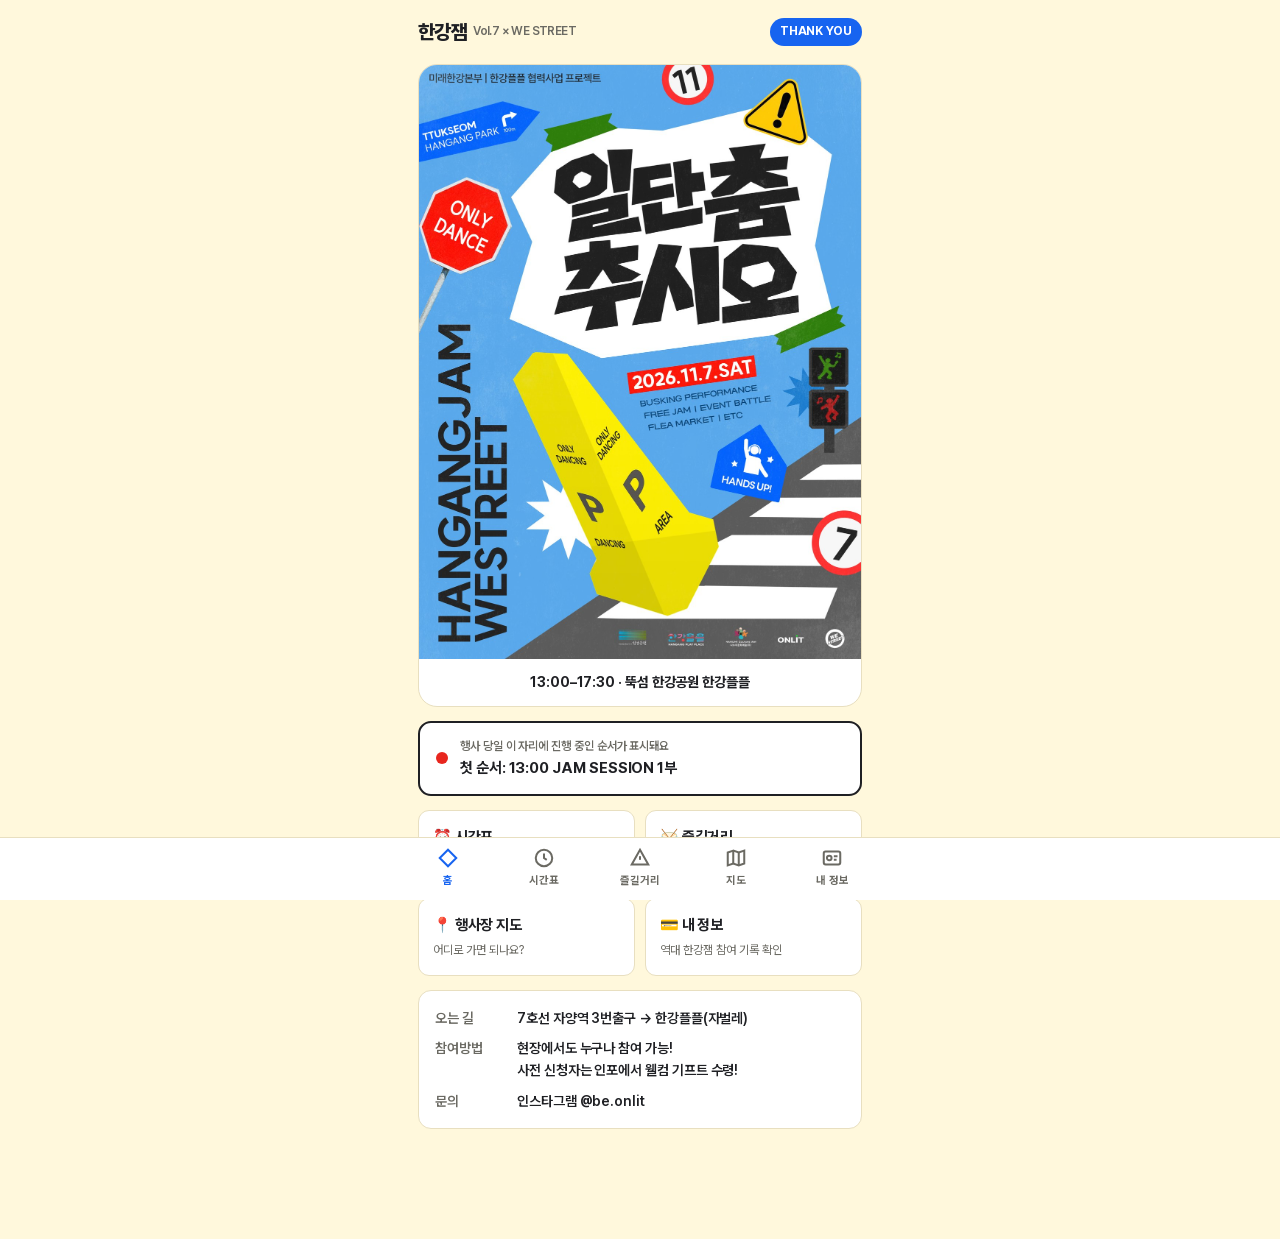
==== index.html @ 8d9c76d9 "Add files via upload" ====
<!doctype html><html><head><meta charset=utf8><meta name=viewport content="width=device-width,initial-scale=1,viewport-fit=cover"><style>:root{color-scheme:light;box-sizing:border-box;padding-top:env(safe-area-inset-top,0px);padding-bottom:env(safe-area-inset-bottom,0px)}html{scroll-padding-top:env(safe-area-inset-top,0px)}body{margin:0;padding:0;font:14px -apple-system,BlinkMacSystemFont,sans-serif;background:#fff;color:#000}img{max-width:100%}[hidden]:not([hidden=until-found i]){display:none!important}</style></head><body>
<!DOCTYPE html>
<html lang="ko">
<head>
<meta charset="utf-8">
<meta name="viewport" content="width=device-width, initial-scale=1, viewport-fit=cover">
<title>한강잼 Vol.7 · 일단 춤 추시오</title>
<link rel="preconnect" href="https://fonts.googleapis.com">
<link rel="preconnect" href="https://fonts.gstatic.com" crossorigin>
<link rel="stylesheet" href="fonts/pretendard.css">
<link id="font-link" rel="stylesheet" disabled>
<link rel="stylesheet" href="styles.css">
<style id="theme-vars"></style>
<style id="tt-layout">
.demo{display:none!important}
body:not(.hgj-editor) #ed-fab,body:not(.hgj-editor) #ed{display:none!important}
/* 시간표: 시간 칸 · 타임라인 칸 · 카드를 분리해 격치지 않게 */
.tt::before{display:none}
.tt li{grid-template-columns:52px 24px minmax(0,1fr);gap:0 6px;padding:0}
.tt .when{text-align:right;padding-top:15px;line-height:1.2}
.tt .when time{display:block;padding:0;font-size:14px}
.tt .when small{display:block;font-size:11px;font-weight:600;color:var(--muted);margin-top:3px;font-variant-numeric:tabular-nums}
.tt .rail{position:relative}
.tt .rail::before{content:"";position:absolute;left:50%;top:0;bottom:0;width:3px;margin-left:-1.5px;background:repeating-linear-gradient(var(--muted) 0 8px,transparent 8px 14px)}
.tt li:first-child .rail::before{top:22px}
.tt li:last-child .rail::before{bottom:auto;height:22px}
.tt .rail::after{content:"";position:absolute;left:50%;top:15px;width:14px;height:14px;margin-left:-7px;border-radius:50%;background:var(--bg);border:3px solid var(--ink)}
.tt .card{margin:6px 0}
.tt .card::before{display:none}
.tt li.live .rail::after{background:var(--red);border-color:var(--red)}
.tt-note{margin:0 0 12px;display:inline-block;background:var(--surface);border:1px solid var(--line);border-radius:999px;padding:5px 12px;font-weight:600}
.pg-grid{display:grid;grid-template-columns:repeat(2,minmax(0,1fr));gap:10px}
.pg-card{background:var(--surface);border:1px solid var(--line);border-radius:16px;overflow:hidden;display:flex;flex-direction:column;min-width:0}
.pg-hit{display:block;color:inherit;text-decoration:none;flex:1}
a.pg-hit:active{opacity:.8}
.pg-img{position:relative;aspect-ratio:4/3;background:var(--bg);display:flex;align-items:center;justify-content:center;overflow:hidden}
.pg-img img{width:100%;height:100%;object-fit:cover;display:block}
.pg-img.empty .pl-ico{transform:scale(1.35)}
.pg-img.empty .pl-dia{transform:rotate(45deg) scale(1.1)}
.pg-img.empty .sign{transform:scale(1.5)}
.pg-img.empty .sign.dia{transform:rotate(45deg) scale(1.2)}
.pg-where{position:absolute;left:8px;top:8px;background:rgba(31,32,36,.82);color:#fff;font-size:10.5px;font-weight:700;padding:3px 8px;border-radius:999px}
.pg-body{padding:10px 12px 12px}
.pg-title{display:block;font-size:14.5px;font-weight:800;line-height:1.3;word-break:keep-all}
.pg-desc{font-size:12px;color:var(--muted);margin:4px 0 0;line-height:1.5;word-break:keep-all}
.pg-more{display:inline-block;margin-top:8px;font-size:12px;font-weight:800;color:var(--blue)}
.pg-edit{padding:0 12px 12px;display:flex;flex-direction:column;gap:6px;border-top:1px dashed var(--line);padding-top:10px}
.lu-grid.n3{grid-template-columns:repeat(3,minmax(0,1fr));gap:8px}
.lu-grid.n3 .lu-card{padding:8px}
.lu-grid.n3 .lu-name{font-size:13px}
.lu-grid.n3 .lu-role{font-size:10.5px}
.lu-grid.n3 .lu-photo span{font-size:18px}
.lu-card.wide{grid-column:1/-1;flex-direction:row;align-items:center;text-align:left;gap:14px;flex-wrap:wrap}
.lu-card.wide .lu-photo{width:42%;margin-bottom:0;flex:none}
.lu-card.wide .lu-info{flex:1;min-width:0;display:flex;flex-direction:column;align-items:flex-start}
.lu-card.wide .lu-name{font-size:18px}
.lu-card.wide .lu-edit{flex-basis:100%}
.lu-info{display:flex;flex-direction:column;align-items:inherit}
.pl-group{margin-bottom:18px}
.pl-card{margin-bottom:10px}
.pl-hit{display:grid;grid-template-columns:52px 1fr;gap:14px;padding:14px 16px;color:inherit;text-decoration:none;align-items:start}
a.pl-hit:active{opacity:.8}
.pl-ico{width:52px;height:52px;display:flex;align-items:center;justify-content:center;color:#fff}
.pl-ico svg{width:26px;height:26px}
.pl-circ{background:var(--blue);border-radius:50%}
.pl-circ2{background:var(--green,#21A35B);border-radius:50%}
.pl-oct{background:var(--red);clip-path:polygon(30% 0,70% 0,100% 30%,100% 70%,70% 100%,30% 100%,0 70%,0 30%)}
.pl-dia{background:var(--yellow);color:#1F2024;border-radius:8px;transform:rotate(45deg) scale(.8)}
.pl-dia svg{transform:rotate(-45deg)}
.pl-sq{background:var(--asphalt);border-radius:12px}
.pl-tri{background:var(--orange,#F08A24);clip-path:polygon(50% 3%,100% 95%,0 95%)}
.pl-tri svg{margin-top:14px;width:25px;height:25px}
.pl-where{display:inline-block;font-size:11px;font-weight:700;color:var(--blue);margin-bottom:2px}
.pl-title{display:block;font-size:15.5px;font-weight:800;line-height:1.3}
.pl-desc{font-size:13px;color:var(--muted);margin:4px 0 0;line-height:1.55;word-break:keep-all}
.pl-card .pg-edit{padding:0 16px 14px}
.lu-note{font-size:13px;font-weight:600;color:var(--ink);margin:-2px 0 10px;word-break:keep-all}
.lu-note-edit{margin:0 0 10px}
.lu-group{margin-bottom:18px}
.lu-h{font-size:13px;font-weight:800;letter-spacing:.04em;color:var(--muted);margin:0 0 8px}
.lu-grid{display:grid;grid-template-columns:repeat(2,minmax(0,1fr));gap:10px}
.lu-card{background:var(--surface);border:1px solid var(--line);border-radius:16px;padding:12px;display:flex;flex-direction:column;align-items:center;text-align:center;min-width:0}
.lu-photo{width:100%;aspect-ratio:1;border-radius:12px;overflow:hidden;background:var(--yellow);display:flex;align-items:center;justify-content:center;margin-bottom:10px}
.lu-photo img{width:100%;height:100%;object-fit:cover;display:block}
.lu-photo span{font-weight:800;font-size:26px;color:#1F2024}
.lu-name{font-size:15px;font-weight:800;line-height:1.25;word-break:keep-all}
.lu-role{font-size:12px;color:var(--muted);margin-top:2px}
.lu-ig{font-size:12px;font-weight:700;color:var(--blue);margin-top:6px;text-decoration:none;word-break:break-all}
.lu-ig.none{color:var(--muted);font-weight:500}
.lu-edit{width:100%;margin-top:10px;padding-top:10px;border-top:1px dashed var(--line);display:flex;flex-direction:column;gap:6px}
.lu-btn{display:inline-block;font:inherit;font-size:12px;font-weight:700;border:1.5px solid var(--ink);background:transparent;color:var(--ink);border-radius:999px;padding:5px 10px;cursor:pointer}
.lu-igrow{display:flex;gap:6px}
.lu-in{flex:1;min-width:0;font:inherit;font-size:12px;padding:5px 8px;border:1.5px solid var(--line);border-radius:8px;background:var(--bg);color:var(--ink)}
.lu-msg{font-style:normal;font-size:11px;color:var(--red)}
:root{--sponsor:#F08A24;--green:#21A35B;--orange:#F08A24}
.m-sponsor{fill:var(--sponsor)}
#mapsvg .m-redfill,#mapsvg .m-bluefill{fill:var(--green)}
#mapsvg .m-stage{fill:var(--orange)}
#mapsvg .m-ring{stroke:var(--orange)}
#mapsvg .m-info{fill:var(--orange)}
#mapsvg .m-yellow{fill:#fff}
#mapsvg .m-sponsor{fill:var(--blue)}
.login select{width:100%;font:inherit;padding:13px 40px 13px 14px;border-radius:calc(var(--r) - 4px);border:2px solid var(--line);background:var(--bg) url("data:image/svg+xml,%3Csvg xmlns='http://www.w3.org/2000/svg' width='12' height='8' viewBox='0 0 12 8'%3E%3Cpath d='M1 1l5 5 5-5' fill='none' stroke='%236B6A63' stroke-width='2'/%3E%3C/svg%3E") no-repeat right 14px center;color:var(--ink);-webkit-appearance:none;appearance:none}
.login select:focus{border-color:var(--blue);outline:none}
#in-genre-etc{margin-top:8px}
.mc{border-radius:20px;overflow:hidden;border:1px solid var(--line);background:var(--surface)}
.mc-top{background:var(--yellow);color:#1F2024;padding:18px 18px 16px}
.mc-head{display:flex;justify-content:space-between;align-items:flex-start;gap:10px;padding-bottom:12px;border-bottom:1.5px solid #1F2024}
.mc-title{font-weight:800;font-size:22px;letter-spacing:-.02em;line-height:1.1}
.mc-sub{font-weight:700;font-size:11px;letter-spacing:.04em;margin-top:4px}
.mc-level{font-weight:800;font-size:15px;padding:7px 14px;border-radius:12px;background:#9A9A92;color:#fff}
.lv-regular .mc-level{background:#BFD4FF;color:#1764F0}
.lv-core .mc-level{background:var(--blue);color:#fff}
.lv-legend .mc-level{background:#1F2024;color:var(--yellow)}
.mc-body{display:grid;grid-template-columns:92px 1fr;gap:16px;align-items:center;padding:14px 0;border-bottom:1.5px solid #1F2024}
.mc-ava{width:92px;height:92px;border-radius:16px;overflow:hidden;background:#FFF8E6}
.mc-ava svg{display:block;width:100%;height:100%}
.mc-ava{display:flex;align-items:center;justify-content:center}
.mc-ava img{width:100%;height:100%;object-fit:contain;padding:10px;box-sizing:border-box}
.mc-body dl{margin:0}
.mc-body dt{font-size:10.5px;font-weight:700;letter-spacing:.04em;opacity:.65;margin-top:6px}
.mc-body dt:first-child{margin-top:0}
.mc-body dd{margin:1px 0 0;font-weight:800;font-size:16px;line-height:1.25;word-break:keep-all}
.mc-foot{display:flex;justify-content:space-between;align-items:flex-end;padding-top:12px}
.mc-foot span{display:block;font-size:10.5px;font-weight:700;letter-spacing:.04em;opacity:.65}
.mc-foot b{font-size:30px;font-weight:800;line-height:1.1}
.mc-foot div:first-child{font-weight:800;font-size:14px}
.mc-foot .r{text-align:right}
.mc-foot .r b{font-size:17px}
.mc-hist{padding:14px 18px 16px}
.mc-hh{display:flex;justify-content:space-between;align-items:baseline;gap:8px;margin-bottom:12px}
.mc-hh b{font-size:13px;font-weight:800}
.mc-hh span{font-size:12px;color:var(--muted)}
.mc-dots{display:grid;grid-template-columns:repeat(7,minmax(0,1fr));gap:6px}
.mc-dot{text-align:center}
.mc-dot span{display:flex;align-items:center;justify-content:center;aspect-ratio:1/1.15;border-radius:999px;background:var(--line);font-size:12px;color:var(--muted);filter:grayscale(1)}
.mc-dot.got span{background:var(--blue);color:#fff;filter:none;font-weight:800}
.mc-dot.old span{background:#9DBBF7;color:#fff;filter:none;font-weight:800}
.mc-dot em{display:block;font-style:normal;font-size:10px;color:var(--muted);margin-top:4px;white-space:nowrap}
.mc-hnote{font-size:11px;color:var(--muted);margin:10px 0 0}
.mc-status{margin-top:14px;background:var(--surface);border:1px solid var(--line);border-radius:18px;padding:16px 18px}
.mc-k{font-size:11px;font-weight:700;letter-spacing:.04em;color:var(--muted)}
.mc-status h3{font-size:19px;margin:4px 0 2px}
.mc-d{font-size:13px;color:var(--muted);margin:0 0 14px}
.mc-lvrow{display:flex;justify-content:space-between;font-size:13px}
.mc-lvname{color:var(--blue)}
.mc-bar{height:10px;background:var(--line);border-radius:999px;overflow:hidden;margin-top:10px}
.mc-bar span{display:block;height:100%;background:var(--blue);border-radius:999px}
.mc-cap{font-size:12px;color:var(--muted);margin:8px 0 0}
.mc-cap.legend{color:var(--ink);font-weight:600}
.mc-rule{font-size:11px;color:var(--muted);margin:12px 0 0;padding-top:10px;border-top:1px dashed var(--line)}
.mc-h2{font-size:18px}
.mc-level{display:inline-flex;align-items:center;gap:6px}
.mc-level svg{width:17px;height:17px}
.mc-ladder{display:grid;grid-template-columns:repeat(4,minmax(0,1fr));gap:8px;margin-top:12px}
.mc-step{text-align:center;padding:10px 4px;border-radius:14px;border:2px solid transparent;opacity:.45}
.mc-step.done{opacity:1}
.mc-step.cur{opacity:1;border-color:var(--ink);background:var(--bg)}
.mc-lvrow{align-items:baseline;gap:10px}
.mc-lvname{white-space:nowrap}
.mc-lvdesc{margin:2px 0 0;font-size:12.5px;color:var(--muted);text-align:right;word-break:keep-all}
.mc-prog{margin-top:14px}
.mc-pl{display:flex;justify-content:space-between;align-items:center;font-size:12px;font-weight:800}
.mc-pl span{display:inline-flex;align-items:center;gap:5px}
.mc-pl.sub{font-weight:600;font-size:11px;color:var(--muted);margin-top:6px}
.mc-mini{display:inline-flex;width:20px;height:20px;border-radius:6px;align-items:center;justify-content:center}
.mc-mini svg{width:13px;height:13px}
.t-starter .mc-mini{background:#ECECEA;color:#55554F}
.t-regular .mc-mini{background:#E6EFFF;color:#1764F0}
.t-core .mc-mini{background:#FFF2C4;color:#E08A1E}
.t-legend .mc-mini{background:#1F2024;color:#FFC700}
.mc-prog .mc-bar{margin-top:8px}
.mc-ico{width:42px;height:42px;margin:0 auto 6px;border-radius:12px;display:flex;align-items:center;justify-content:center}
.mc-ico svg{width:22px;height:22px}
.t-starter .mc-ico{background:#ECECEA;color:#55554F}
.t-regular .mc-ico{background:#E6EFFF;color:#1764F0}
.t-core .mc-ico{background:#FFF2C4;color:#E08A1E}
.t-legend .mc-ico{background:#1F2024;color:#FFC700}
.mc-step b{display:block;font-size:11px;font-weight:800}
.mc-step span{display:block;font-size:10.5px;color:var(--muted)}
#genre-panel{margin-top:16px;background:var(--surface);border:1px solid var(--line);border-radius:18px;padding:16px 18px}
.gp-head{display:flex;justify-content:space-between;align-items:baseline;margin-bottom:10px}
.gp-head b{font-size:15px;font-weight:800}
.gp-head span{font-size:12px;color:var(--muted)}
.gp-row{display:grid;grid-template-columns:76px 1fr 38px;gap:10px;align-items:center;font-size:13px;padding:4px 0}
.gp-n em{font-style:normal;font-size:9px;font-weight:800;background:var(--red);color:#fff;border-radius:4px;padding:1px 4px;vertical-align:1px}
.gp-bar{height:12px;background:var(--line);border-radius:6px;overflow:hidden}
.gp-bar span{display:block;height:100%;background:var(--blue);opacity:.55;border-radius:6px}
.gp-row.me{font-weight:800}
.gp-row.me .gp-bar span{background:var(--red);opacity:1}
.gp-c{text-align:right;font-variant-numeric:tabular-nums}
.gp-note{font-size:11px;color:var(--muted);margin:8px 0 0}
.tt li.k-draw .when time:empty::before{content:"";}
</style>
</head>
<body>
<!--
  화면 뼈대입니다. data-k="경로" 가 붙은 글자는 config.js 값으로 채워지고,
  id 가 붙은 빈 상자(#home, #tt 등)는 app.js 가 config.js 목록으로 그립니다.
-->
<div class="demo" data-k="texts.demo"></div>
<div class="app">
  <header class="top">
    <div class="brand"><span data-k="event.brand"></span> <small data-k="event.brandSub"></small></div>
    <span class="pill dlabel">D-31</span>
  </header>

  <!-- HOME: 블록 순서는 config.js layout.home -->
  <section class="view on" id="v-home" aria-label="홈"><div id="home" class="stack"></div></section>

  <!-- TIMETABLE -->
  <section class="view" id="v-time" aria-label="시간표">
    <h2 data-k="texts.titleTime"></h2>
    <div class="legend" id="legend"></div>
    <p class="note tt-note" data-k="texts.timetableNote"></p>
    <ul class="tt" id="tt"></ul>
  </section>

  <!-- FUN: 탭 구성은 config.js layout.fun -->
  <section class="view" id="v-fun" aria-label="즐길거리">
    <h2 data-k="texts.titleFun"></h2>
    <div class="seg" role="tablist" id="seg"></div>
    <div id="s-prog"></div>
    <div id="s-line" hidden></div>
    <div id="s-music" hidden></div>
  </section>

  <!-- MAP: 지도 그림은 아래 SVG를 직접 고치세요. 구역 설명은 config.js content.zones -->
  <section class="view" id="v-map" aria-label="행사장 지도">
    <h2 data-k="texts.titleMap"></h2>
    <div class="mapwrap">
      <img class="mapimg" id="mapimg" alt="행사장 지도" hidden>
      <svg id="mapsvg" viewBox="0 0 360 300" role="img" aria-label="행사장 배치 개념도">
        <path d="M0 250 C 90 232, 270 268, 360 246 L360 300 L0 300Z" class="m-river"/>
        <text x="300" y="285" font-size="11" font-weight="800" class="m-blue">한강</text>
        <rect x="20" y="22" width="320" height="58" rx="12" class="m-hall"/>
        <text x="32" y="40" font-size="11" font-weight="800" class="m-text">한강플플(자벌레) 1층 복도</text>
        <rect x="32" y="48" width="130" height="24" rx="6" class="m-redfill"/>
        <text x="97" y="64" text-anchor="middle" font-size="11" font-weight="800" class="m-white">① 장르 체험</text>
        <rect x="198" y="48" width="130" height="24" rx="6" class="m-bluefill"/>
        <text x="263" y="64" text-anchor="middle" font-size="11" font-weight="800" class="m-white">② 플리마켓</text>
        <circle cx="180" cy="168" r="66" class="m-ring"/>
        <circle cx="180" cy="168" r="44" class="m-stage"/>
        <text x="180" y="164" text-anchor="middle" font-size="12" font-weight="800" class="m-ink">③ 메인 무대</text>
        <text x="180" y="180" text-anchor="middle" font-size="10" class="m-ink">JAM · 공연 · 배틀</text>
        <text x="180" y="248" text-anchor="middle" font-size="10" font-weight="800" class="m-text">④ DANCE ZONE</text>
        <rect x="282" y="140" width="62" height="40" rx="8" class="m-info"/>
        <text x="313" y="157" text-anchor="middle" font-size="10" font-weight="800" class="m-yellow">⑤ 인포</text>
        <text x="313" y="171" text-anchor="middle" font-size="9" class="m-white">기프트 수령</text>
        <rect x="24" y="140" width="62" height="40" rx="8" class="m-booth"/>
        <text x="55" y="164" text-anchor="middle" font-size="10" font-weight="800" class="m-text">DJ 부스</text>
        <rect x="266" y="88" width="80" height="42" rx="8" class="m-sponsor"/>
        <text x="306" y="105" text-anchor="middle" font-size="9.5" font-weight="800" class="m-white">⑥ 협찬 매장</text>
        <text x="306" y="120" text-anchor="middle" font-size="9.5" font-weight="800" class="m-white">움버거앤윙스</text>
        <path d="M20 108 L60 108" class="m-arrow" marker-end="url(#ar)"/>
        <text x="20" y="100" font-size="10" font-weight="800" class="m-text">자양역 방면</text>
        <defs><marker id="ar" viewBox="0 0 10 10" refX="9" refY="5" markerWidth="7" markerHeight="7" orient="auto"><path d="M0 0 L10 5 L0 10z" class="m-inkfill"/></marker></defs>
      </svg>
    </div>
    <p class="note" data-k="texts.mapNote"></p>
    <div class="zones box" id="zones"></div>
  </section>

  <!-- ME -->
  <section class="view" id="v-me" aria-label="내 정보">
    <h2 data-k="texts.titleMe"></h2>
    <div id="me-login" class="login">
      <p data-k="texts.loginIntro"></p>
      <label for="in-nick">이름 또는 댄서네임</label>
      <input id="in-nick" autocomplete="nickname" placeholder="신청서에 적은 그대로">
      <label for="in-genre">장르</label>
      <select id="in-genre">
        <option value="">장르를 선택해 주세요</option>
        <option>브레이킹</option><option>팝핑</option><option>왁킹</option><option>락킹</option><option>힙합</option><option>크럼프</option><option>코레오</option><option>현대무용</option><option>보깅</option>
        <option value="기타">기타 (직접 입력)</option>
      </select>
      <input id="in-genre-etc" placeholder="장르를 직접 입력해 주세요" hidden>
      <label for="in-pin">연락처 뒤 4자리</label>
      <input id="in-pin" inputmode="numeric" maxlength="4" placeholder="0000" autocomplete="off">
      <div class="err" id="err" role="alert"></div>
      <button class="btn" id="btn-login" data-k="texts.loginButton"></button>
      <div class="hint" id="hint"></div>
    </div>
    <div id="me-card" hidden></div>
  </section>
</div>

<nav class="tabs" aria-label="메뉴"><div class="in" role="tablist" id="tabs"></div></nav>

<script src="config.js"></script>
<script>
/* Vol.7 최종 타임테이블 반영 (11/1) — 실외 중심, 실내 장르 체험은 보조 표기 */
/* 11/1 디자인 편집기에서 내보낸 설정을 기본값으로 고정 (모든 사람에게 보임) */
window.HGJ_CONFIG = {"theme": {"colors": {"yellow": "#FFC700", "blue": "#1764F0", "red": "#E8261E", "asphalt": "#2A2C31", "onAccent": "#1F2024", "bg": "#FFF8DC", "surface": "#FFFFFF", "ink": "#1F2024", "muted": "#6B6A63", "line": "#E8DFC0", "tab": "#FFFFFF"}, "dark": {"bg": "#202226", "surface": "#2C2F34", "ink": "#F3F1E8", "muted": "#A9A79E", "line": "#3B3E44", "tab": "#2A2C31"}, "fontDisplay": "Pretendard", "fontBody": "Pretendard", "weights": {"display": 800, "strong": 700, "medium": 600, "body": 400}, "tracking": {"display": -3, "strong": -1, "body": -0.5}, "lineHeight": 1.6, "radius": 13, "fontSize": 15, "borderWidth": 2, "appWidth": 480}, "layout": {"tabs": [{"id": "home", "label": "홈", "show": true}, {"id": "time", "label": "시간표", "show": true}, {"id": "fun", "label": "즐길거리", "show": true}, {"id": "map", "label": "지도", "show": true}, {"id": "me", "label": "내 정보", "show": true}], "home": [{"id": "hero", "label": "메인 배너", "show": true}, {"id": "now", "label": "지금 진행 중", "show": true}, {"id": "quick", "label": "바로가기 버튼", "show": true}, {"id": "info", "label": "오는 길·참여 안내", "show": true}], "fun": [{"id": "prog", "label": "프로그램", "show": true}, {"id": "line", "label": "라인업", "show": true}, {"id": "music", "label": "음악", "show": false}]}, "images": {"logo": "", "heroPoster": "images/poster-vol7.jpg", "heroBg": "", "heroDim": 0, "heroArt": "", "map": "[data-uri]"}, "event": {"date": "2026-11-07", "vol": 7, "brand": "한강잼", "brandSub": "Vol.7 × WE STREET", "badge": "ONLY\nDANCE", "dateLabel": "11월 7일 토", "slogan": "일단 춤\n추시오", "meta": "13:00–17:30 · 뚝섬 한강공원 한강플플"}, "texts": {"demo": "프로토타입 · 화면 구성 확인용이며, 회원 정보와 숫자는 예시입니다.", "nowIdle": "행사 당일 이 자리에 진행 중인 순서가 표시돼요", "titleTime": "시간표", "timetableNote": "실내 장르체험 및 플리마켓 상시 진행", "titleFun": "즐길거리", "musicNote": "DJ DAMES가 세션별로 틀 음악의 분위기예요. 미리 듣고 몸을 풀어보세요.", "playlistLabel": "플레이리스트 열기", "playlistUrl": "", "titleMap": "행사장 지도", "mapNote": "표시된 위치와 실제 위치는 상이할 수 있습니다.", "titleMe": "내 정보", "loginIntro": "신청서에 적은 이름(댄서네임), 장르, 연락처 뒤 4자리로 내 참여 기록을 확인해요.", "loginButton": "내 정보 보기", "licenseTitle": "한강잼 댄스 면허증", "licenseSub": "HAN GANG JAM DANCE LICENSE"}, "content": {"quick": [{"label": "⏰ 시간표", "desc": "무엇이 언제 열리나요?", "go": "time"}, {"label": "🥁 즐길거리", "desc": "실내/외 프로그램·라인업·음악", "go": "fun"}, {"label": "📍 행사장 지도", "desc": "어디로 가면 되나요?", "go": "map"}, {"label": "💳 내 정보", "desc": "역대 한강잼 참여 기록 확인", "go": "me"}], "info": [{"label": "오는 길", "value": "7호선 자양역 3번출구 → 한강플플(자벌레)"}, {"label": "참여방법", "value": "현장에서도 누구나 참여 가능!\n사전 신청자는 인포에서 웰컴 기프트 수령!"}, {"label": "문의", "value": "인스타그램 @be.onlit"}], "kinds": [{"id": "jam", "label": "JAM", "color": "blue"}, {"id": "show", "label": "공연", "color": "yellow"}, {"id": "battle", "label": "배틀", "color": "red"}], "timetable": [{"t": "12:30", "end": "13:00", "name": "STAGE OPEN", "sub": "인포데스크 오픈 · 기프트 수령", "k": "", "side": ""}, {"t": "13:00", "end": "14:30", "name": "JAM SESSION 1부", "sub": "누구나 함께 춤출 수 있는 잼세션! ", "k": "jam", "side": ""}, {"t": "14:30", "end": "15:00", "name": "WE STREET 공연", "sub": "", "k": "show", "side": ""}, {"t": "", "end": "", "name": "🎁 럭키드로우 1차", "sub": "", "k": "", "side": ""}, {"t": "15:00", "end": "15:30", "name": "EVENT BATTLE 8강", "sub": "선착순 접수 8인 + 시크릿 저지 pick 8인 랜덤매칭", "k": "battle", "side": ""}, {"t": "15:30", "end": "16:30", "name": "JAM SESSION 2부", "sub": "", "k": "jam", "side": ""}, {"t": "16:30", "end": "16:45", "name": "EVENT BATTLE 4강", "sub": "2라운드 · 라운드당 45초", "k": "battle", "side": ""}, {"t": "", "end": "", "name": "🎁 럭키드로우 2차", "sub": "", "k": "", "side": ""}, {"t": "16:45", "end": "16:55", "name": "EVENT BATTLE 결승", "sub": "4라운드 · 라운드당 45초", "k": "battle", "side": ""}, {"t": "16:55", "end": "17:00", "name": "시상식", "sub": "이벤트배틀 우승팀 및 MVP 시상식", "k": "", "side": ""}, {"t": "17:00", "end": "17:30", "name": "AFTER JAM", "sub": "아쉬울 때, 마지막 잼 시간!", "k": "jam", "side": ""}, {"t": "17:30", "end": "", "name": "행사 종료", "sub": "함께해 주셔서 감사합니다!", "k": "", "side": ""}], "programs": [{"sign": "circ", "mark": "JAM", "where": "야외 메인", "title": "프리스타일 잼 세션", "img": "", "desc": "정해진 안무 없이 음악이 흐르면 누구나 원 안으로 들어와 자유롭게 춤춰요. 구경만 해도 좋아요."}, {"sign": "oct", "mark": "VS", "where": "야외 메인", "title": "이벤트 배틀", "img": "", "desc": "2:2 랜덤 매칭 8강 토너먼트. \n선착순 8명 접수 + 잼 세션에서 8명을 선발해요."}, {"sign": "dia", "mark": "★", "where": "야외 메인", "title": "WE STREET 공연", "img": "", "desc": "다양한 장르로 구성된 퍼포먼스 공연을 볼 수 있어요."}, {"sign": "tri", "mark": "!", "where": "1층 자벌레 복도", "title": "댄스 체험 ZONE", "img": "", "desc": "브레이킹·크럼프 중 골라 동작을 배워요.\n음악에 맞춰 춤을 춘 후, 할인쿠폰과 굿즈를 받아가요."}, {"sign": "circ", "mark": "M", "where": "1층 자벌레 복도", "title": "플리마켓", "img": "", "desc": "스트릿 브랜드 3–4팀이 의류·잡화·아트워크를 직접 소개해요."}, {"sign": "dia", "mark": "Z", "where": "무대 바깥", "title": "일단 춤 추시오 포토존", "img": "", "desc": "무대 안이 부담스럽다면 원 바깥에서 편하게 춤춰요.\n춤을 추는 모습을 찍어서 업로드 시 경품을 드려요."}], "lineup": [{"av": "WS", "img": "", "name": "WE STREET 공연팀", "tag": "", "role": "14:30 공연 · 3팀"}, {"av": "WS", "img": "", "name": "WE STREET 공연팀", "tag": "", "role": "14:30 공연 · 3팀"}, {"av": "WS", "img": "", "name": "WE STREET 공연팀", "tag": "", "role": "14:30 공연 · 3팀"}, {"av": "DJ", "img": "[data-uri]", "name": "DAMES", "tag": "", "role": "DJ · 하루 종일 음악 담당"}, {"av": "유", "img": "", "name": "유경", "tag": "", "role": "MC · JAM·배틀 진행"}, {"av": "혁", "img": "", "name": "혁준", "tag": "", "role": "MC · 위스트릿 무대 진행"}, {"av": "B", "img": "", "name": "브레이킹 강사", "tag": "공개 예정", "role": "장르 체험"}, {"av": "K", "img": "", "name": "크럼프 강사", "tag": "공개 예정", "role": "장르 체험"}], "music": [{"title": "JAM SESSION 1", "desc": "힙합 · 펑크 · 올드스쿨"}, {"title": "JAM SESSION 2", "desc": "브레이크비트 · 하우스"}, {"title": "이벤트 배틀", "desc": "배틀 브레이크 · 펑크"}, {"title": "AFTER JAM", "desc": "신청곡 위주 자유 플레이"}], "zones": [{"n": "1", "color": "green", "title": "댄스 체험 ZONE ", "desc": "브레이킹, 크럼프를 직접 배워볼 수 있는 기회!"}, {"n": "2", "color": "green", "title": "플리마켓", "desc": "의류브랜드, 핸드메이드 소품, 개인셀러까지!"}, {"n": "3", "color": "orange", "title": "메인 무대", "desc": "JAM, 공연, 배틀이 모두 여기서 열려요."}, {"n": "4", "color": "orange", "title": "일단 춤 추시오 포토존", "desc": "누구나 춤출 수 있는 곳!\n인증샷을 SNS에 업로드 시, 추첨을 통해 경품을 증정해요."}, {"n": "5", "color": "orange", "title": "인포데스크", "desc": "사전 신청자는 여기서 웰컴기프트를 수령해요."}, {"n": "6", "color": "blue", "title": "움버거앤윙스", "desc": "한강잼 참가자 전원 10% 할인쿠폰 증정!\n행사 도중 허기지다면, 가볍게 식사하기 좋아요."}], "levels": [{"min": 1, "name": "연습면허"}, {"min": 2, "name": "2종 보통"}, {"min": 4, "name": "1종 보통"}, {"min": 6, "name": "1종 대형"}], "genres": [{"name": "힙합", "count": 12}, {"name": "브레이킹", "count": 9}, {"name": "코레오", "count": 8}, {"name": "왁킹", "count": 6}, {"name": "락킹", "count": 4}, {"name": "팝핀", "count": 3}], "members": [{"nick": "김한강", "pin": "1234", "genre": "브레이킹", "first": 2023, "no": "0000", "photo": "", "vols": [1, 2, 3, 4, 5, 6, 7], "videos": []}]}};
(function () {
  var c = window.HGJ_CONFIG;
  c.event.meta = "13:00–17:30 · 뚝섬 한강공원 한강플플";
  c.texts.demo = "";
  c.texts.timetableNote = "실내 장르체험 및 플리마켓 상시 진행";
  /* 내 정보 탭 문구 */
  var ME = { tab: "내 정보", title: "내 정보", intro: "신청서에 적은 이름(댄서네임), 장르, 연락처 뒤 4자리로 내 참여 기록을 확인해요.", button: "내 정보 보기" };
  c.layout.tabs.forEach(function (t) { if (t.id === "me") t.label = ME.tab; });
  c.texts.titleMe = ME.title; c.texts.loginIntro = ME.intro; c.texts.loginButton = ME.button;
  var SPONSOR_ZONE = { n: "6", color: "blue", title: "움버거앤윙스", desc: "한강잼을 협찬해 주는 가게예요. 잼 중간에 든든하게 식사하기 좋아요." };
  if (!c.content.zones.some(function (z) { return z.n === "6"; })) c.content.zones.push(SPONSOR_ZONE);
  c.layout.fun.forEach(function (t) { if (t.id === "music") t.show = false; });
  var ZONE_COLOR = { "1": "green", "2": "green", "3": "orange", "4": "orange", "5": "orange", "6": "blue" };
  var recolor = function (zs) { zs.forEach(function (z) { if (ZONE_COLOR[z.n]) z.color = ZONE_COLOR[z.n]; }); };
  recolor(c.content.zones);
  c.content.members = [{ nick: "김한강", pin: "1234", genre: "브레이킹", first: 2023, no: "0000", photo: "", vols: [1, 2, 3, 4, 5, 6, 7], videos: [] }];
  /* 이 브라우저에 예전 시간표가 저장돼 있으면 그 부분만 새 내용으로 바꿈 (다른 편집은 유지) */
  try {
    var KEY = "hgj-app-config-v1", s = JSON.parse(localStorage.getItem(KEY) || "null");
    if (s && s.content) {
      var old = function (v, word) { return v && JSON.stringify(v).indexOf(word) > -1; };
      if (old(s.content.timetable, "HOUSE OPEN") || old(s.content.timetable, "MC 유경")) { s.content.timetable = c.content.timetable; if (s.event) s.event.meta = c.event.meta; if (s.texts) s.texts.timetableNote = c.texts.timetableNote; }
      if (old(s.content.programs, "16:45")) s.content.programs = c.content.programs;
      if (old(s.content.lineup, "왁킹 강사")) s.content.lineup = c.content.lineup;
      if (s.layout && old(s.layout.tabs, "내 면허")) s.layout.tabs = c.layout.tabs;
      if (s.content.zones && !s.content.zones.some(function (z) { return z.n === "6"; })) s.content.zones.push(SPONSOR_ZONE);
      if (s.content.zones) recolor(s.content.zones);
      if (s.layout && s.layout.fun) s.layout.fun.forEach(function (t) { if (t.id === "music") t.show = false; });
      if (old(s.content.members, "바운스")) s.content.members = c.content.members;
      if (old(s.content.quick, "내 댄스 면허")) s.content.quick = c.content.quick;
      if (s.texts && s.texts.loginIntro !== ME.intro) { s.texts.titleMe = ME.title; s.texts.loginIntro = ME.intro; s.texts.loginButton = ME.button; }
      localStorage.setItem(KEY, JSON.stringify(s));
    }
  } catch (e) { /* 저장소를 못 쓰면 무시 */ }
})();
</script>
<script src="app.js"></script>
<script>
/* 시간표 행에 종료 시간과 타임라인 칸을 넣음 (다시 그릴 때마다 자동 적용) */
(function () {
  var tt = document.getElementById("tt");
  function addEnds() {
    if (!window.HGJ) return;
    var list = window.HGJ.config.content.timetable;
    Array.prototype.forEach.call(tt.children, function (li, i) {
      if (li.querySelector(".rail")) return;
      var t = li.querySelector("time"); if (!t) return;
      var w = document.createElement("div"); w.className = "when";
      li.insertBefore(w, t); w.appendChild(t);
      var r = list[i];
      if (r && r.end) { var sm = document.createElement("small"); sm.textContent = "~" + r.end; w.appendChild(sm); }
      var rail = document.createElement("span"); rail.className = "rail"; rail.setAttribute("aria-hidden", "true");
      li.insertBefore(rail, w.nextSibling);
    });
  }
  new MutationObserver(addEnds).observe(tt, { childList: true });
  addEnds();
})();
/* 내 정보: 이름(댄서네임) + 장르 + 연락처 뒤 4자리로 찾기 · 참가자 기록은 암호화되어 있어 세 정보가 맞아야만 열림 */
(function () {
  var DB = {"entries": [{"i": "c737e5ab0d58f235ea2c1c3f", "v": "Uo3dIAIWgN0qi68O", "c": "4Y7CQ8wxZptTPo1cnOBQbZ9mDOGMwz6Xg3Hk2p20W1p/CLo8a72wcoMt7KAnaH+6nCQqeN6rjKZNvrx7D4lMIVaaDYAF1xUUMO1NREtuTV/XeiFXwHNvvRTGMgzjCGI1j9N+kFneykDvR5V8xrDCV+wSw9MjxYbTm8ROLkyr1E0HdrbEnyJPN9FEP1e8C8Do1RytD0rJCyhUbxCROPue/R1LOA3950/yn77V40hUyDBR7NCp8v7WYZ66ldzr"}, {"i": "82624859c1771362e6e9bf31", "v": "YEhvNh/45lAO1RU+", "c": "fgqLpKsl7kYQzw/rqaxKWIaMelnioRmurQ649/zGQR5ax8VZc6d6agISA6skwERmZCFFZAIMK4YLADnnQJqT03qw+y6QPW2RckZKZl4ZWj66jWFpxKro3ThUEXUKbutYWbSlw23/jg33YQSeOeyMYnKuvLSuhxeOGArTXJL+LgJaw/kpm9OXEBN9vdWbdheLfIjmLG1d4zy7j+NT2zle"}, {"i": "f6cab3271287effd5a35cbd4", "v": "UzcJ0FuJy63P5y15", "c": "743B+10La/Nmm2vOerprEIxSo6aSGvh2gt5FmfCBNEmiKvKRBp/JMr2oZ36Axxla0Yo7wpt1saZOeKYZhc+33etGOzXtOQVSPQuczKwt4MKkAxCkUeOTn6E7hl1YvcRdwMF8Hl2Bxj0ImSeDHxiLrZW1evlltlpGZe0sTNaYKZDFQbtafrIxbjM08LNS9rzhXiw8s4VEeyCwi/saGuIg"}, {"i": "876142b90c147c86e92a106c", "v": "IFytGH5Z3w2JDNAU", "c": "oZLffH3yDzfW+PlJh8Y/VI0xmS+af7/9hxWCTZ6uI1G02ynUpaEhDrDqWsCwi/lnv3YQai7+/Nh1RzpK8vEe0O+UqBgBxy7YttueCiKUtJ+LypBk0OAtkX06iulfHyXu7h5IWiaOlO5qPvZqKW5RxHo76KRgid5DTxKTZOzEtlBGNutBptwj3hA4xJD755oab01qA0Ex3HzFlHFk"}, {"i": "baf1cf297d20ea703def1f99", "v": "28n+zf8TBN3K2LQH", "c": "WEr9pFIY143aQz1V2HW2iYh2zK8JFR3dmkyzsLe5h2/4T6mLC5eB5uVerhBEjUnzRMyVWRp0chNdn+4OutKcJUaHF0xLOtp/qxq5/rYYnC1cTjn45bVHwDLYW6YNGO+Efhh6WIljPXAMgzVoEQfpZsCdgBW5S6yF3Pp8iRl0GXSBumUX8WLG9hy3QGvr9eldBLF1e58PcSfh7QDwYJxP9yM+/tFWl+XI/lZn8bNB"}, {"i": "7579fbb12bb30492b055617e", "v": "2GYdEDtV9ttfltWc", "c": "016WYb38dO2O7782oARPmNkmrsJLq4orZ0QBgh+wNq47iTHaSLxx6coP1rbBHONhF0odJR11YZaACQ9qB0aYh9/4zYcxhIrEBEpev3SM59C8Xo1STFLFc0ohze5pU+F2rY1VBr/UIJ0PhazLz4gBz7qX8g2+Bw8YxODEmrA5hsxakBSm5zghRCoE9zKhvKe5C+jSr9aK2Zswr2kLP560f1WP+9MX"}, {"i": "3c64a2ab47fb06a7e1c32beb", "v": "DDAbYbHhfw+/QSUJ", "c": "AyasWLTLiDepmImwjTgMHlZMLJFefmMw+GCHsFHGCe+vDF4VHaq8bGy97F3MwQz8rCG65yy5S7MhkYNDmXVW2STylBrsJDO+ZVgl5ClgMam6vRhS/95bEC82Ox+Y6dbuSsFUHj8hd3U/wLCswXS0z29A9LmX/uM9yeqwxfpEfxmT+WxF79lTem4XnP+y9D1P4syJAx5UA7MEMilWzVFUSQ+VP0Ir"}, {"i": "15293b23ae07f183dfe24c33", "v": "oIo+Yhk1zNopDtwt", "c": "t67EQDVLfY3m9OmvKC9ASJw2/1f7v+UYhTXegTEiHK48h8w3RzJv/hzZvYPUpRvOMHv5ytQAzJhfcvoJkiDjTWi3IsOaF/27XBJDN+5S+NkrrR36n1xpulLez0ImqUTMMGRD/dlBIbw7jjPSC0tuBNO1VnNcCIpXTdeeaHzHy3Pi1+zhc6omITpfinXNt/ayXXM78CklAPvEpnFUuX43lEmUqxL9"}, {"i": "344377f39509e9a4124e64ab", "v": "naeRpYBE3LkfB4sm", "c": "//SFy7ZaiRtMBPMoyyhZReqo42jGSCZ57QJt1DgFHMQBJCRinzvfGR34oGDBOVMtQSB3DMv/Kwsz71nx8ybI2fvnNlMmHnFZG9z8MRWnnjNnTEACvyXa6+t3PrRwIgUuWCuA/stH8KE0Wu/1n3uGXauqcRBflkWkqsJgYqiw93z4D2jYxZQA3qLnvw3CO3mdynZBy9S+UfnLAXlhhoMo"}, {"i": "0974cd2ee869ee2bd0f48636", "v": "jp+L/7uH8bHwh89r", "c": "/bqZbYAcPTmfgw6+GSI9hC8mb4a8wRsCswh9Nj4btJ2FQq/d1IXH5cLZ0eHsGQQ/25qgVOo9qoAA/HmcW3HA7bTHK9e0QU6hDXLVX512xMUfBdolh7su1fZYZQxPEVAyMxmlSqRWC1iq2cdnvAxW1An1/Th6fswRQS4yK43E0l8IUshYbISAEXSj3ZE2dZbkEQLyuM5JKWZX"}, {"i": "aa255dd4ba51fed927256c14", "v": "O2EOUoziyFGPtOZR", "c": "ufZfRL/V0TTTMwbHmjYKbA0zvhYWVnZhZJte0rLQ/x0L3ErMc606FSLajtoke7sQ/Ly8GXmGZhn13kG4zrYnpu4r2qFn81EzAV8+wPimObbaJqqly3Qb7SBeu3vANnpl3QBISadxPacnRi8VTAC435VWW9taWRJzcil4hFgwwb1LIraQwi8QPpWRxRCA3fr2aWksr/C85Q67MvRO5iQ4X/Rny0CVr80++yRqYds01f6L5vZ5CTza+mmXvRg1"}, {"i": "da5a9d60cfe07636b9662976", "v": "gB3k+1Ix1fpMTX7G", "c": "M5nnpH2XHeXPEFaIoi7KBPrXyEI7XcMrHNsB2YRIdUzgMbnoQwFfVGbeNehhipDxSn3OgURvRfqdaXJWx/jo+zNX+rtBxoTSOZ++T1nemjSgGgXGodC1qiEkhJ2wLQfSztAS0v2RgZ8lovBTddeCENaiiXo8V8wNcWOMYMNy9xbmYUjSXT7XWvlNlIkgAWkVsDOK6AKoG18hSd/I6Pblp7J/XoVT"}, {"i": "2eace63e99a78a1a314b9473", "v": "eLNHuOlIxBV5n/ne", "c": "9DSipm3Sth2HoKtOtXpLkQ2zQH2hPw4k5S8Or5IkTPJBFSzcXXm7PpuGV6rJ+IVqnFkrhtoqAXEe8nBX1r7AH7QwTmQN2ie01Rkwd5RKR4q+bM8UnS3AemGkOKmKUNUDRPFWZ5hA01AqZuVyyHGfv+EI/ANbZRbMHEzt7bSEf4VXrW3Z+K8GyZUdo4qhp7XKe9j9pzIukXBMAAsG/fkV+jy3i8AAWbMY5VJgVn09kuqBlYmcAVBmaMez"}, {"i": "297f7a2f7e6a1909f04c63c5", "v": "GFZlGvpo/uyHst2p", "c": "OCpdhnRUwlCpVTsO2Bipb2AMDUxb8cmsQsCngvHpJMdF7p78LRjW+hs9pdJKKhBjqpeczoSDEpXtBlLiA1BVtvoD9dEuxZI6E6bJFJ8NGHLo2KtRuGWUhs6IoiUltN7IfEW9tbZy8R+Kq2EIH5PtiO1DKfEjVQEnUbj8zb6O/CeorXtxWwUeeBWHQwPvMeQK3ljX"}, {"i": "c9e0bf95e9bf6afb07881829", "v": "92qR/YQx+E+Ejxzi", "c": "xfgVBqSDx88la9URXzdXCg0BXT0MD1KJemjuDzL3nX+uhchgBFQ0TwmAnYFuFLfEU+9S3pw1VPmEYDIFTJlPgEOuB4z1O9i20ISqyDc7NWiDvl9FcBbKTKZzwisDtnaUvaSGk9Ui2MNmZVe5bXBlo6RqbYPmVsbtuQjWZZ20lZFbznyDK69TkHkiI2IxJW8N"}, {"i": "07f8ed06320c6de5155f4ae9", "v": "pgRF5UWByeBnVN6J", "c": "5SdoMKRMQzZtJkvdqenSHLRv4HkrXVJ8GMC/N7vm8czGNjAfVNX2SgOXxV1EnP3HQILaqbQSorPYDs/iG3qs/q7dTtlNy6ShewrKtgEcVhdpQImZj78SZ5R3wkm9XQ6n0dEM92TnI++/AXNNs2dxkm8QzdkrWP44vKWr3n0P73h7B9/yxt2csVo1PR7ZHIZgPozddNMDUbQ6VhM42G8="}, {"i": "412c482c5b68751853bffffc", "v": "Xz/oZok19LYPR+IF", "c": "Ng+IRgBQasnhuPBPhuEk14CYkF9LVsxf9GgyM4TqmJ2+xf4liSr+RFYL+Lz77ZWS0/Lk0JIiByCi8CCXM3BFRXt31NjiWnA7jB8ROkpMs9q23mkBgW8PIr2Wv1JWna3GYKp7UEfB4h/s4vRzBgRUiZBfQpdLB22rwE2Jp0Wr+EbuS4KAMZr+kHLPwJLx4SMBHKB9Di7ZKTpfi8qho5kLWQux5XZXjOltcd5Na0+xpe4="}, {"i": "81d26580037a61ef494f23fd", "v": "xcoOLmtDey4hR1D4", "c": "[base64]"}, {"i": "1040b7b5aadd873bdb184930", "v": "hrSNr/jM/6L7jrKD", "c": "W4WzSxcKxRgAvC/drpsdjfR9v3U5stwNmjTCO92V9oEsirxvanABwus7c5TEEthoJaJflmULNYFev6HjrKk/DXjP12kKrPzhy/eM6iHoAfvCYYZL4aslNHrNdbiNLe4HFDbZ8vhwLLSm+O5ll6ksGh8kV29D6mOwEMpSdHKF21zpMC7Rw1X6H9R4m08DmhfNjcNljtGw/V+A8h+IvRL4qNLtA+p5HA=="}, {"i": "f59f1916cc25d0dfc0680e2a", "v": "GItfvbiFn6xJf1LZ", "c": "CWCcPh7PdUC8lqilCHBOzukGfCNnyNyjJIw5Ky2H+V28DrvRR7Bvf4n9DOfaV/jOEDjSrjePsyjDVsPHZNdLZTHjQp4zerTYlx4iUdTwSgpBdXAVdoiBAgpyf2BfRqC1JJY66nD27QE2XVhLCW9KmM/P1TGSUZ1EdDlLVt9ZVIvSQ6VAJbDdn5zhQhkNDPbU2SSEOg/DExeFg8Dm+Up8ee8BHNGW"}, {"i": "cc38f7887aa6e6376245297c", "v": "hyAzviXf1c8ixnO5", "c": "ripzlyJ2Q7soRmUo5ckfBeM9Ib3pmFjuqMXPj/OvKKnnEeUimTG7xjqj6dDnPyg6xWPZVOyds8INvciitlNywQFZEaeThbGlns5gYVggTNX2XFQkfB6Mn7jYTlm7yZj6GEiiWVd1PNCsday5/8T+BOYcrh5JoDDop2h1VY6TgxSTryCEjGr7BfMv0LUQqbdtmTuhAX7zEvx3WNqtKNUrnH4r/HIG"}, {"i": "ae288132345cbe624a608f8b", "v": "2i7OBFLNwKCut1qh", "c": "6nGPTyR/5PoYFulyKWBu4KTxJ9YeBJf2gr+yaTm2CKrIQQs5wt/S1gO9GcWx1c4fuZ1ezmuu5P9mAUqU5c17ivCttOKbPAn7Np/drVhhlCUDXWUn3FAZAWQyi5wH6v8TEfh+MpHv9MSNSEp8X+r6/H6Y5Nr9abQWBN9q2E9Pas9zmVjOixC+gMO+CKEMPFlILYVq"}, {"i": "e885dda9795696c5db0849dd", "v": "N/Ix4AvAUi5ZE+tV", "c": "F/dgbhhxlk3aR/YqsHX/VT87dtyxY9Yx2zriUjK4youD0oDwp9ZY7/JIOBxCOZhbAVrFxsH2RTy8BTXmcg0CYl4DwMlstdF4tytGFv85ASn0p9ZLvQwOJPKru902wf3zcCRIaLWnT3wi3FUsxunBu9qVm5LzRJGXKhz5YSXq4pTbTVa8IQT2WRPhYhtiNalSL53yxHA5gJahGbMd1h7LNPrsgsmo"}, {"i": "15b33c6551329154a3927e50", "v": "DTonZ3eBzEnrjnB3", "c": "k/73xrwBc1aIU+uJJYmwStBy6ZYf/Z3qGPZQwA27OxQdayBJYgbBlgOHbz5ZYlEin/vmqStrJ/S351FTKjKUG5TWsei3vl1H+d+ucGqxgsrYFKtbiG7IRCoHUnBI95ANZ5wM54QCDk78SF6x7waa+QQIZ5EyrZV1+6XEXhhbg/pWtMhFRBjT3YUq6ICgFg=="}, {"i": "e3a362d7597bd621f016f2e7", "v": "PjdsTE0t9RW00Vy6", "c": "3BxTK6tm2y/tJqC2w367LdcqR44aK9FQ37fwItKYc3O/KbBols+cgj6Q4XKrVYhxBsWj5DXE1p+nO+6wZV4nkdvxCjGZiKjdZ6FhnVDwkH+VBUZUF7GTP3rSjXdAf6HBlTfXPH4b0krwQv5mbELHlOy/eTGzbNY3y02vDndgrW9OgP+I9KV3n5uoiCb1ViDWktDKQZLi+kexNztJQd+GxN1W+bKLzqsZH7jXs/pMVMIIS0NauQ=="}, {"i": "afb2d1774c68e4a37b1d5092", "v": "gtDyMxNnGB0Wifxw", "c": "6nfRBxcpHkVHxNE8hPYXReQAnaafOPgpFCheHOscstX5FplYasQY7FMyo6t+6T8Tw+r/liIgJZAkMQJYvsw+YJITZKJrXWa4tkCjF26dx9hMr4TkykVufSFqLVX31eSUzPBVi6IXnnZFpR869eR3KTAesLc713tL5R2v1+2kcaR1cplIA0n/yE02x2pmScz7JxrvjFPWEoNbep/MPvTxnoDx7YqkHV8DYc3uwO1TWV5u"}, {"i": "ad1bf1094a3b10cf8e1c60bd", "v": "Caf8Zi9RCAFtcYte", "c": "whuZWgUg35BXieK/i2Xp0j5PG52rea8KTLSbKJk1ZDw4BsSlV/eugWM30FY4uPEfo8QNMG5PbJsF4cyWxoVfDSuCYldeFoqt2FKsmrLn0kt0YbFrZbZpJxCkbb/Id+o0rP0/Bqt1tmroqgAIitJ6UFY5lZNhkgZv6D4O6pJEntnt10QcqJWKNh53Y2YZCE+m/5pk"}, {"i": "0b335faaaf5ec12dbdf0b3fe", "v": "UQKUJIDGIPGH6Z7/", "c": "VDdc3j++WvokFgQlVZGuQ3eSk+B1IX6rXpnyNCim7cTgHC6C4nmhwdnBzpinVpvChzikwFVkAbQEWSvtO91vwaziiZxHZ02IcNB+koerCppTMq9eU2MBmYFZp/MWmmKK0NcqhBSKIwxTNqEz+u/OGUDnEaP9MIaK43hM6O/jPS/VHhwax2fW/JcJuYm50MqBQY8yr0qYCRr+nRY="}, {"i": "684fb8fcc33555bfd9f8ea1f", "v": "Gbj6RTR2ArCgLruc", "c": "MIbwjORx7bL7hg3HP+JvCOHVFNEN8nMx7wrIWEe6UXWjMmC28Ex6ipWhH+HKyCB0F+FCCThrlaE8u8Fr83/ZCnQL70nBtFc6ToiG2tP01dDm7OMcZbAfLf1KcAQfE+YG2g2MAW0bmWxPlCqDEqagT9V4GswYBE35KeRSXb8DzVUbbeIp6n4hZRZ/5u0dLyJX/8pSrwVHWOVu60U="}, {"i": "b64acebaa7555196faf4dab8", "v": "qTvVM7e7ZlQNMX/R", "c": "AsNQ9tR/gHcANeD03DfNzKOhBqo4GHkdAMW3vxzVRA3rou3KQRdTW5YxqN9itubT8ZAaYGpBnG0MlopJj3mDOCgYn5iW2jtmSpEo9/UokNUFghWNPzbAY0j7ylZwDGk34Yv6xT2m/jaXRd8V3bNghzVaSKZh90OGtN7woz2IOXK+eiMAIZuzHbxRGwK5KcNMNbZ9iSEdggnX2dcSrs2W7RUKvFdMW62k"}, {"i": "e086d4f6ed882c12befcffa4", "v": "UUTnABSt9aEfCaOo", "c": "8Mh9KsU78Jqf8KWfELnPNfoG80KrmgmQVzFbYdslfTuHsPM1IYD9QbpkgWqwecRe8yNYHzxKtvtAJWDq/G3WG6Kq1yc4pzU8WoarDW+kQgnWhbYVvlIc1GOvrMu/nzVLdTHR5MnXVJCAUjXvdQ6dKxDEeD8iWRngtX2zqTVn00Rhs7xkzU/hJtFzOg48yT4JP7ID7VzWwcBgzw=="}, {"i": "ae18df2fb96a1a35bce9a6d7", "v": "t1xhEhypYA91HNg6", "c": "mI0qpJyw5IPUAgEnvY60MUX5eKEe3xbbzFv8lT3wrnWm+YJE+2RwlhQpGkMNZ2ru4rpQwyCARd5lSN+jjG99XzaJUworT7yunpaeztAZm9WnDG/LhIHqlGlm8VPE/ffy7jmb7txKjrSikZOIml/LHww2qAUSTt2pq3+GkPzk60icB4+/qIG9KOeRIXAa1BXk8TM6ULRvRRcsmZK4"}, {"i": "cc4d19643838052d9a699ed9", "v": "PVWtKxiiqru9I+Fs", "c": "pg0BndpHYJtkhPl2gLmMJM5fD/7Y9Qz0JyPc+LYcEl9W6bndBIndyIQtyB1HpW8AiJLhVEbjI/iGyxBXIBb3o3q3hf21VhOzkJpvbqTq78R+vcbUMj3L8wGvIqTp2uCUObCoeykAOx0XGZbioW3BrbKifB1DQqe5tvDAMOtPQjtuf8Zrkvodt+Pwy09PDlry1KytM5td9wMIWI2ao+cxLrL4pqC3DcT5jR9c7sZO1H+MSXiSoFl2/dFf"}, {"i": "17ce5fffa066ca664cc3a14e", "v": "FpXCscvNxl40yWNr", "c": "KGScoB9IFATsZorABezZ+lGOFpGxdxBhUUY7u8uqruU6LyY1gAfEZizqs2gmAFXi7Rz2JSUkVYpJ39uVRrwUsTV62SNj87OUqi7N0TK2EWns/+hdzUJUlO5/6+V+LZI8zNEiJeglX2enrKS+tfW9HlPB4PeJtz9ez2grYu2VZZz2i/bJkK5JPlK4aamLgFxeLiVQspuFPwFz"}, {"i": "49289a7cb86406577257fabc", "v": "Dxj3KibtXuar76St", "c": "8ByJoDRXb5dY9DqvJMhR05rGGMkxLt4qLglIcK9SaCtWZ/mxZIB2n7QMUe/tRmGxZROZ5ROUGgU73FSJiEQ70Fgs1B/b/t4EiJHKR8F4/H+UXPGUcPo93IDR4kyig9rr9bvLY15zmaVOMjCqJweCL4sBToHH1UXa6tTTthtiXvqATcAxXsKLcCRkE8oT2VLYQFgWp6RST50yhNTsiKpqWK4QLBg98G8WTaOp1hSpqrub"}, {"i": "172636c52786d5822fc15951", "v": "zSJINdFD82PbUuxm", "c": "oVM9wmB2iwsu6BEsDiD+N3esveGvGEorZBqQA/rIh40eFZFP5roFIvMcwPZMFTxmYazHKJZVXAlKUtOK7osiUwKtyeL+3qI11OwTyfTFHmfYHzqYWkiBlHG2ZY1MbAWlMHKuTzmvueScCXqFDb6yjODn3lXBVlMiHL0gEcuH4LuJSkRdcAyss1daYUNDowwh5OmoPEBLXmWvux20KHhf"}, {"i": "fc5ec22dc26ab6b74cf7ec8f", "v": "RSkv8kN3RykZvQ8q", "c": "fPMN8Tzl/KUv+qoFXW3EBLLnvisvSe6jUSHx3xaN0pFidBhCm1UPQDV7ka9eFyV+GHuWskB7GWXxKNL8P9m3szpZdVH9fWmD1vq3+vQwKLzhrI9tOPheXymJLPXySxtvK1pVvnsAeEqW4Jzpdb1RU4kmZzxoNtVzXOsW9i1uHf7BD/TylIa0Fv9ja7JGFVJy0wEA8ZNBjmLJssT6KV9NfkiUMUQzZ++IVON35gMA6x1K"}, {"i": "7cd3a6373ec703065e460634", "v": "gywf6ISTL2jAGduY", "c": "Ly9lbzbBtf2dJ4ulGkkSPxy8SMqdym5u75rzczC8CgJX7N/eIVqpEFAAdmxS9q9HvgVyMQ9VaUlIpR1Q5qbHFhnRs0hgT0iVaPkAzKfqaVZWqe5I1vHqDSbwnhx9UNpVV4OjwFACqLspnBcRKjwiWneAf7DfkvwtXEhGaoWOvnaC980o1/3d+toln/35IoTen2TU"}, {"i": "feb7dbeb35fcd28b8038336b", "v": "PFrUw5u/24BvfPR6", "c": "+7usdGwP4AI+Z73B15DqiKUqF9Rih1YlJNJgXq1quYsKi1aqDnn0chviKCUu9+VnVKjNsZgmE6XZ9qvoWobbgsuW1pFjheY3aAfMgG4xpJHwT8XVP2Ih3l9kue4gzevL+nCVK0pgNpA8RnSD0/IEa7rhOY5j5KkxbhehWKl8lhgpt5+9mAXp16zJHn43/ThnEL2yYlRQqjNz2yjCYT6giXIF+a996oOgCkFoVRp5IXOQbIN68Eu12UaS"}, {"i": "e0ff314fb93f4a643963cb95", "v": "7395iZymyKyzS9G7", "c": "ug7N5JAWbND4I/YspoAJtS/ikit6opHHGXMXxDdRHKAWkk/M9TChc2DJ9Oqe+n/W0U3lfFeSkUw5qDXVROF4fMW2FOvfE+18uyvaIewOtvVMy3HlvqUfRHXq6SNV5iKKt61VXWlXlGlkHgu5171J11RhUbR7GG0z7TQYbPMD0xVhiQQ2l0viFQqPmELOTezCnDabwe4fpNtwv4ZeY90EsjBCqGVK6SAiR683deNNYy8T"}, {"i": "10223fd4182b3f4e2d0e5834", "v": "l1VdSd4gbBs4SE7D", "c": "4qKVK4OGlfUQgh1gUZaywQ3ALzleEDv+d31VOU08q6ivThvby7KQco16eDhfZ7C+e1k+WOkowA1FpYe4JFnSKIA/d8NhSKg8ARXbEYPlhkL1ZA60BRxggzuBcaSJSyZMEsx1zPr71UYPZjG4kZq2m8S+hpzLkcNzQ6Lq5On9TC79pxBrL2vxlw3xNSJIu79BvJP5iMKMZMaYIK9cWGO7"}, {"i": "2446e23b9cd780aed786d612", "v": "EH5a8hIruUv7z0Z+", "c": "6lwSP8AreNdvm+lklqC6OPkf0/FRLMI/VFfiPC9TB5UavynEmQCLzvR/CMeSZnEb/JHtLXydj5M2QAqQB4xRjFIxNTyPibesl3lB8kq4VRLt22znPX5gP+e9rqMp6Ot6Si28iTJJT7R6p7y5SmKU2oh2EQxtZGYKnxBhLIJ4zSU0Kx/55rKfLedx2eBahyzod4yHgOviHg4uCFYCpETPuh9uT3gL9JJEpvN8YiJoeSZq"}, {"i": "ea191e425db796c497cd08e2", "v": "Hh2E0QPdkicMqOqf", "c": "tMO5U4Kt3xornRxqpYywpApCNEufI7Allpe2rmFqePQ9B4/kB6Axe+/8RHHz8QlJY92EqeLQ4lzFqgvwXsYnTA7Q7/+PsdHSrccPlZwghEzc1jF+z3MNlzoD8V9t8pCM9ROppeEhISFhFjzeDKpKYC8q8Mw7qbr7WyMImw6Jiw3dCUbHv/JULaFefTSr3Bflg2qM2rQUrLMc1aErlA7Htk7wQTyIXg=="}, {"i": "e37340983e7eaee4b16fbd15", "v": "BNa2vjFVRmVlmcWV", "c": "[base64]"}, {"i": "bbab2da1053222e13ed58ef7", "v": "q1YOBg90X5KSrpXu", "c": "aTT6yZ56rmJffJmU9aKIbJOA3kdwc4RkJvVJeZpJxnoOXuwX/UPwQpBIhhfcMCdd1J8Ieb1xJnAmYS46fvSVm4hdmWblgFFY5oKjMHRNoSwTqtyHgUEkFg1rUe5H3YUI25qfRDw3+yyIbRM1Pro90lfU/AVYEkcvZu7cnpY14tEfx8SDJ/gYIvGwHIi9gpUOgJhXPeL6mJNOBiEt"}, {"i": "c472655f3299fa3d9854c7f9", "v": "6VlSsyt/FOve4lAX", "c": "LAFkNLNOT7/+MnCEpxucC9tESdXqQRJC87xvnaKYL33sJfSUCyq7BCPTZMFGbFrVhsJAqdNyaAM4VyA1lYrZhrwHlULDIc9ExtjumrAB426NxAxvz3QiSJiRj+dcziCopy9jHB2CuSWbBTcy/6Ed7HBy92NYBRpIFZhcNQxjbuauHV6qd7ruuZd4OlNUPQxgVdnaJTt4Y45X9C8mNCfTaizCmi1Y"}, {"i": "0e5b9bc426a3173ff014aea3", "v": "ZyJJedAqEhgtzeJY", "c": "DS4PJ/T6g5MOxn+alMKntteyhCsYwP4JGiJ1UrpudCn81jKN3eHd/kggIKE5QRIqqCx2Sh2IUV6DSn0K+w8w44ywxdQzDH5boGE8H7kQTcAhbTqDyhkBK+rQqOoD+7Ao/SnidM7DZ+vluSJolluyVEVhcAYDdYuBu6ER1YQ0hMGKtc9zduCZMjmH18hOsfiSkrhYP68v5ykKbevQOQ9msgFEFPGZ"}, {"i": "79daff53f0a16ffd5a83821c", "v": "BFIp/gflf8V+Abaq", "c": "RhL+2vGqtOR0pII9heeNKN5cOsiyzZOAw3ackBJY+hwRzJn7c+OxmaokolckkFwQrjZ8BnTtet0vsFeVdOpsvIU5R3WIO/y9iOURZFhOH+2lCsZm8cct5qE9KTgJQwBJn6GsGj1ufTlTNfHXdTPIpMOVbl27fQEATIlt+7+h3lcdWspoC4g79PnUtWFxTBP6xA4gGnlWMedCPDgCT7kIAtAq/WDvGbTmDqsOuaqDxnNa/1pH781WCVcV2av8"}, {"i": "f03496abd8d923f8fae446c6", "v": "YTGqqVTLJtiH94Mm", "c": "W67TkIauKH/Yf1wICMyVPUKfPYKvgNgoLyknBU9uqABC7L0YbX3W4+XF94OOc6BgE4dI9QtCYZpVpHEi72F7CkHXi/aqPe0EkjuSCuw3TuZx/tz+UwWL7Z5tminsnHz7MtaKrUYzl/jIEo9Ce/8FXYeiSbbPs8oBL1RnAtw9o6crw4fGq3Q8yd82QVVSyXqaUrfwxB9vTKsycALe8wey12/K0BYE"}, {"i": "f0b68ccd4b099918e31f2ac6", "v": "aVKjoXW/BeLkLHzb", "c": "fXX/32bW4ys3vifLkme3t5WqGP/9PO2o+uzX14KuiurWjTH8THkV2nfLuzGib/5N78TteAtYU4eqVNH5wQBhhAzv1nF5JxjrXNyu/1YetiF1G7vYnsc2RpTEFPLpHDPBJE0MVeVTg+D8aCpv9pOvLL50Vh6xYxQ9fHaQlvdqRYZUgI9CWm1YluBk9goQFOpTYiDU3ULvuUXP4I8e"}, {"i": "21765df1b18c66c5e89845de", "v": "c2Ok8wzsUYvWrugB", "c": "+IMJV5cAym0qdPNSuYnRZDbgpGgDmiBivrXm5vcfw+HXs36W20VHy8dT6racIc10CE2oJbVg//iQ/oBoPfTRu6fpJdS3C9VfF0jE23cuN7hNqmRLgXp9Ao1Xiyn/ssdo64Cmy43Ii+2RMs7K3ukgMtg/WooCwzXnlnf1WXsHzy7ocnBhAJJ9zUh0Hat2zbZ5aev83iDeVz+QF/g="}, {"i": "416dcb65e848b21b70345ef2", "v": "R5/a3gXRAr8bdirM", "c": "F0uFvkC7sUNJAWmbES07PghzvJFWb+horolKblwIOBb/KSU+Ipy6ZZNAfpIWxnX7eE/iyGOnvCIXBuEAOJFXBpgyxHr85j5282B3hl2ZytPQeCdPB0oMvvyIBeWv0iiPEeo5gACk3oG2MWj7gYTt7/s1oZK3QRbbguhSQvKe377vDmwzydyATtrYJMSmOxbNu+4s3UAafltRlcglFSCLckuc0GLcgNMLYK7Hk3zw1LeDtkka3m4hawozg5zK"}, {"i": "460400dfb807f462d0ba4d6b", "v": "bgIUlp0TAAQGYwQQ", "c": "F2wFRcdMN5TolbFtT5Zokv5qdprnrEivth9D0reemrry6MdMPcg7C53R16K36VEuuCfkZPEEKqZgLLSAScRlkQcxspOa/wlYDqBbdrc+4JqvKXYMr/H+oF9nenpLHUDiPtNaAeNv9hiAzcUYekHiwePEHPQdOyXLAycJK9y4Xf0Jr2T0+7gG2fF2DMfI4uuRUZuuWzm8+HnP"}, {"i": "b27717b2eb8e1587ee5ac857", "v": "ekuL27rQ/Qo8F6FN", "c": "i0H4K/f/NantjIfd47TQrRrMz+OJpFMF73vDvicVOa0GAEO7x/GE7baP6j468i7XDquGfC4co3jC8jf5poB9QGGfpez4wO4XJ+HcE2cWP4xd89JTKbZRzzGj6/zQtbE2fgpYmxYOEyJrauQXTNoj3FBsTRkSTP+qtCsS5UYhh1Lk/fnKJJftEKNMrTWJMq6eNi5K+UJAQe2af2vCgfOH"}, {"i": "5871137b21390587500dc8a8", "v": "n6wlT4jgXTrL+68s", "c": "1/CuSDDLFI/X0gXh2lVFinRCoWShwP4v+KhWCluzgdh57mkKvgsuvyY6PLu5Ma0XqHk7lLX9kldsDPyn44nf1wCOuJNgq79PigkOqsWHIP9UaWHlG10zmiD72WbHFNSZ3FFRO8sbEWTiI+d+POwcrzQ2oCPYnGfkZdJrzcTuT+Ris/iJRjd04WXnUTFSqNkwOk9hLHGpfrnEchMSq8U="}, {"i": "10ac5bbe7dcce6480d6cf5c4", "v": "xh5lT1Xu03FRyG5L", "c": "XrMWBhDAuuTJHvKm9dYbTKEV7vUmiAdBER8tMmgU2rcZaeKJvlyVe4t5Jcn8x8dWyibqmOpLxIWEiFU8JrY4OAxuXP1YkCv/z7tRbPN18cCAktXbUuB0MHM1NZR2Bb5XknrszfEtYA10WG0qRzssRW8PFLR4dUsjlDOpg7y1tTU+luYGA2LTjmUA+1IXWXjrIqhw+yWg6Rnc6R0njUnP"}, {"i": "94defd379fdd7a8034018930", "v": "VAw5VgTh7ml20A9P", "c": "uwSm+osIM9yM9t6Uli28mAfgfNGT1BjaBG11Fszy/c9r+p9kwnSWqds0H9o+xO6pZWbn07JLh3Iddl0RsbJn+/fvWhfkv39GR3zFrLV4sodAX0FBU2gHXIQOlBQfE+JDztiFjGCpLrl/CeFeBSWS0xtONXEm9kws0gwkjefMu/0DFA8OJlYubkHCxMlOFRQkGhQwEI7lp4As3eu1IMcVzz1CgJG8C5cR41wQw/Q1/XE="}, {"i": "d9f4570a8c4189833f3d31d2", "v": "mzCe+5+r/av8iN8o", "c": "XiMqXp6WBkpu/TYgm6mk8+rNcYBSDdnXZhDGz5B1zEk2RLtbuKKHDYD9LySKct8vmJ81VXw4ohZMkvvgUSEaPYkI0h55jnfib+7K/PNrYK5chfCclXUYtViXEDS9xBlf6gzWKNirpF0BxX9b7bG0WN5jVQbFhYHlFx6LN34lMzOYfkOhSUpyWdh962aqnXr9NECjUJPmnAlTIFeco3xckOkp0UkREZyDZxTs2p2/"}, {"i": "d734d16f7ad55847e880c032", "v": "IRJzOqQd5f/YyVbH", "c": "RrW5I6hzQ6xGKmAKEVNYSWCjds7MkzoIQWc1PhlSzmRQOHAfkrybZjNvfHK247TRPNsolE0WybO1dfrsFUsDNFrRwTruZGxGPD509Li5khHJWS7H4LMXrkXis/M2bxqauG/iaIi1mXNznPY7GRfyI5ZXUzZY9VZkc2uxyV5Vh/PlM1rX7VRhQMuuG40bq8f0O5wvra2c"}, {"i": "f8db61d69c237f8191612cbc", "v": "hJhTSPFs5HCaJvUN", "c": "jRYFqYjWYRDSD+hZWafRQ5TwY1xlymzsFh+wtWz1oGSs02IitMwFQIrYmNBNFv3KE6VrVMIZVenD+cEKY0ZVTO1hTDgA6tn45Fa2qtbwbepUiRKvvTRK4bFTaeU14/5/qX1aeiNCLuQChNojSdw0Ke9YO6eZ7N/X096rW0h3YoQqTKvZ/NjAtXtJgr4MDOy3wBkZv7RNIAiq8Vtt"}, {"i": "8450583b9665d35b10666ce8", "v": "qz6CVXy5qaGj7R3q", "c": "pMmSut/BDUVZdc1TXyLDGcq0Kz/54OS5tf6eOcH7+gDwVxQGIr3PVOgo5ExmDrm4vnsBpLaW8KWFbUkGz3yhb80uA3RusnXhKIXW2Rbf6siUPCrcMK5tdqowQIu4Q4+Xttfe/aHpqzoDLD8dHk/fiCNT1CKu22X/LPg/Hy+R+MsnFxY8lALVPYG53rqdZJpqV4WuwPYZSQtEGzMMoQo4QGpSeJ+LB2aeECb7D+E="}, {"i": "50b279ac094e43e6d4d35a9e", "v": "dLgnXMU70aMDRXNM", "c": "ObFWtxaEhe/n9NqfDJC5hvlDJyWp0hsg74DHUiDmEINBw+ofd9EWblNBYQKVJdmtQNZloOser2hfy1PCxO+60BU65xRTw0P2dJiA+JxCgZCxQY2LSZSZ+zl9L7Ook+ij4wCxoPM/u/fIYDdLCERy8qR+OYpRkUV8i6Wyd02RWNVGKKONxHLvf5o1Z+J2NX+zKjpHcX4CZHQe7Kw="}, {"i": "5b3e78eb0a8f566c175ae657", "v": "4frMZJfL+LtC4K0w", "c": "XeyXcdsx5xns7CDLrjyi9nEGMx+1JRUb9J7FcOpCE1HR+LAjPxVYvLv+nLhrzDaR7X8pYVUtKj2R5YZxIrkxbE5Ok+zr7ctjmB9BmDnrpEhBWtfx3Ldoh5e4uYI5BeyW2ofyQoS8uFIhDwIwgN/JXpPrz6/gzVEkkIPZSPIbVCkPOhKB2jBd/L4x0BzLehsq3Xo93DyrcK3gm3o9WzA="}, {"i": "80e230b77363b18fe5037fa6", "v": "xuJnWUjfEjzkyo6Z", "c": "PP07nUZ5vzh04iinW0cXsB+cNcByV+cIWWSGAqbR5wzNudn68atYQyziboEgvV4728kf6p3VJCzpB+ilbMPHEUDqTxlpou44j13ocADZnhrEp03tSZKqL3vVnQ5Kav6yhK584C5O6r8R8Ky9KQBPwDCa73x+tHCasDZFPIx1T5tXQeT32o7EbcivW1gmBiOeSxGP/0gzrXg22NqG23fgNHoDIOsgWQ=="}, {"i": "e2fa960ce8c32fcbcba23b7e", "v": "r8wzs1rD15iUcaut", "c": "ZOghBiIH/KkHAI2x2oRBKZcM6/POr4JwQywqPowQSUlV0gqwuLT+N12Tmc3tz9T1dq8muhh6WNvnvkdZaH4WLlFwozp8ZHUgKQxlCtpp6IXGPxH7bpCRFJgy5yD6EvR6T60icMvg4fV6BW1sgIEoCjeaki0AmBzF5Rlxd81at0IRF/ZIn9JXqkpUZgSNyqwZTACIGU1etPyo6ho="}, {"i": "0f36b43a0203427ca4d8e795", "v": "GUjGHMXSQsfP05cp", "c": "[base64]/fRTLl4PIys"}, {"i": "67b70bffe25fb1f21d07f492", "v": "fCT+mX1o388ywZlo", "c": "H/13tLvoVoK8n+UHc6KVBaQ8NOQiL0stPvZyM58Ylf7ezyWGDD4/xGBPTqIMdfS5ru97wjuDBUQB1aONhLZD+QKfTPS/8FSqQ+k5O+Il/PKr7valDiO1DlfqccBINjNKmyAoGTVjj0ckOh85wLOnfLt2KwzcCuW1k/UUz2cmFsxKDpHVO98k4TcRR8aAije84mN41FEzcYllZOQQXxb+QqmGOmddSy/5f/j5izu9GyPdwOW7"}, {"i": "2247d6e70607ed74186a17ad", "v": "5WH66S0rxgy0mDOM", "c": "9A/V4rWujcogWuskkxUJ50Q2nIKDMwq6ClxfDu9r6jwU9RYg85wBrQD/vmzDr+MzqN5tDoSqh5JmTz3M7oBmIn1z98MoD41oS5JY03jpsbEqSmi1Bv+DgTt0n+Rj2zNJXPKV5DKhbTWQxv4Tir0kJWRycfBmMC49t8oMy16xVY5KOA5bmYja8wrc/rm8x6SIDKnbX54g5fIAfSb0m8woGFM9l3QJwCbM2qSk9G7q"}, {"i": "c17e39725bfee1f1ad727c3e", "v": "8FmTB0V2jZjyMcev", "c": "5oRHpfb615AGlB3pa9wqRcJoVHrfitoF633/GhfNlXaN6JmeBHqxspIUFVAgTcWBdqxmD3GQgZpmVJ00uZY/frHX2sKPBAwDVBpx2rTh6Jnuj5Crjy1fv7vKqkFim8GpjUudR3Ha2zMvzlyzU3GWP7ayZM69I/T4cjeTs0g9IVxIJ7Mj1whhtzsF+/HayAGG6hE3yg1GhlFR5W3c2lpqrvvF5YEEURwAb4sa52X8far7ElMWqjaXN5DzL/hHz+CCYihP"}, {"i": "f3a455fdf0a73239ec2f6b2b", "v": "k9RsWzG+6i4XJEje", "c": "pFFtwNl3stsCBDduBtdbGSj1G+oeW5yXHotY0XCB0Oj3EG7ALlj/O8oL1aLLPSOpXKLP69ro3NdReJ62XpqjPAs/enQG1bmC+rzgOMvdgJd4FVPEGN1pzg9T5SRhfmfhvtnejZgTYpdOptpnnFvuGlGXpKaL4Cxeri4bZwyKgAswpOJ50Y5xwHIy9DbDf11qsZ1B2eJ0dMf85WUb1oRuin8gGWq08a3ueBe2UZFyswxCds+EWhd0"}, {"i": "6cb592d7f29b6eeada16c7ff", "v": "Zu+oDuYYUCHDoxNd", "c": "23PdAwdPrUgj6iCGrTSB7aGnBKV3DbYAaAsh2Cmlk+hL67A7yeQDvDoAZQxa6Bm5E8w807N4nn58U2xTFgHYDOiD9FhEQEXhz1oQ06e14o31b/4D2P+p9/ujlUW9hWTKdILiORA+/HILtd/9IIzHSdQpLqlsJM/668ajbOKLx8sUAxrSmqQNcPgNA8+9Jp/ZPL0S"}, {"i": "cdd43424e23e188a056a9336", "v": "OBE+5kVhCJvOVUx5", "c": "VRF1cbhxNRvouG08v8egFlwx1K5qHIan/x+QZEXY50PllryoB7L9Y5si3JirE6ZNcAG9Uzh4h2U7xuT8KJx3I5AuqCr6sLLoctuk9xPvM8snR8zDetXuqyCQ75Pvhmobo9gtF/NE4or8u9YjQacpQD6NgMWdfM6ppMRX5Qqatk0A/2Q6fxwcyZT9oXQuI9hKwuxtvZcfnPR+4T07"}, {"i": "bbc7434715970e57cb9d950a", "v": "GPA4Df5JQoAvmWXh", "c": "ZW5IxTLYEwVao9iSl4HHkvSOy9Js6WqWefphWdrz4Pv1cCBCEYJPr1nZir5f39+w/USbCx8gkehMOU+46zLpWtBWeP/eapB7m2mSjtZXDI/tMfWrnrbGYFlZ9thMxmUyWix8keoGC4h3P0UVRJ2oOnr4DrehSgU/5fsFlm/86vnySNrTNJWkG9EOYrrh99Cq1Fpqrwwx7BS9E4l+7vrKPnEXK8b31sxrMk5SuwpBjHkLjIu5EQ=="}, {"i": "df0f10b5c94cc865a592bb06", "v": "D7Z1iC5rul7Ny1X1", "c": "jVQDQVTaZPa+T2Y0tzykhnumk7cEgksD7/ZDc/mQY3yhH1JA9LHKC8HEKa+q+FSrGH3OM4JtWFiebr1EhLRT1TJBzLw5EqOlHk8riuMMydokfS973gCyacU0Wq0bw49JgSixBLmr1A2ZHOZK4xHQD4V6mE4TDtWHJ6kuhHEC7PNm6YVmPdUnpTnJPt5fHX955k+9AZJmywJ6AOQn4Ua+61HOndzn"}, {"i": "9ef8aac0f512db85da093515", "v": "5Za94nZAZvze+VIB", "c": "[base64]/x+GnQg="}, {"i": "af28e81860c41712fc7065f7", "v": "gQyX4jrztrvpkEk5", "c": "gICa6rcpfW8sFBxPC6fHHFdZcdQTrKNYhkSvG8xcp8sus3FoN6wGKJF6AQmC1UV51HHEhT0Bzpp26pzgydNDJ34/WHhPVcNF9+NdV+AinFZ5ljXQG/SqLQ6pIwFp9fCOD/KQ1fAk/u6C87Xfb2QDounGPVRjaczbtZZixzeyzF1x+hRGeWKGWvvEXHanP9GPvJlGSsxX3qpWMtMESz9UwCYdAXGvYqEIfSM9/OS4MLlcSMXK"}, {"i": "aa850d645c3e6804d5286ab0", "v": "2+wnLx3g23mGI5Zx", "c": "4OaKlOnwbNOxQtqnMBGjXdHW2wV8TaxcqSNpZu5Jfi1psTOL+qiBOpwF9Y9DNeG7lApWhJ55uyeruR6Vyk+MGlKJZzClsZLfw/UANBKNS53fZI8SAjjJmECA4s8orT9GXsOSMHiM3ko8yijFOnjb5yJ5c0BfPkzAdzWECmbuHFzxusgcAVQFiXLyy3daXVzhmYu02kHYnG5YEahAhA7owk9YT/OfzKsn56P+/yRA"}, {"i": "8a84f0f1e64db167ea2f9de9", "v": "sxS37CICW5HN5DOa", "c": "n1fd5I28Kv7qMLT/mOfvZonU7jvJCDrX8YSh1twTaygNlCmKl/RnuFW7jekdTDvhpZx45UtQeIaqtp6A+WoVvPs+ewEILCqGVokQAruivOOOlFW3Gsp1Tp12vTpEGnl33laFkYY986k4r0DLxrfVLtB+h6TAXSSoCYCg725Zu/7TmcbHo+bD79n125Ngl2ulA0xCMChMRVhT7lVOtl+imYDM3pm/xkFbut/TAPg+WYFfLmtc9AYLsFUfsyqf"}, {"i": "691b4dee08bf16b65ba2aaf3", "v": "qByArNY49nMcZDNd", "c": "fXydqCDciRcDaFFrYk5lymflxFmyKUX8B8wnxaTzOiYmnp4m0qoIu64xctwBqxLk4eJYYt46PrUO1Imqiu0decj4YoT/PfyilxtuQDlqZ6igzXjh/I30ur1r3ckwpS68dxQWTT+Dk1VsKx/Ivewyh1A6taguCOXbsMOHMO+VC2ho6kaM6NAWqs0ZNFftIicm63BRufqGGksD2SzGVNvCQX4NRCRA"}, {"i": "eba54ff0a2360e77d97f8fe9", "v": "SWKDqNFhSzG78pc2", "c": "u8BEFdwhxI6YykvJXBIIXeTBDekhjMJkDqqx3rABY28WqigZBxAferabQqNCxspBMa8CuD8AxXfAQo/cQiH1Q+f/RN1FG3fSKB1RehIpk5+4Vbnqlfh8g/66B7MiexzXojfE7y4016bVFiTVDcGEPdO7TQn6JZ3zVzYwoReGmIUxOXibNEKiNGLRc7cEU4b/UcQxzzSblcVzEdgCBoQPksySS98q"}, {"i": "3a7290a35c3adbf11915409d", "v": "42D41ENR/eY575hU", "c": "3IBbr1p646hZb/[base64]"}, {"i": "c5a647b26388ee5d10e35f93", "v": "OzMIziGF595C1FQk", "c": "pCEtzjgA2LComR0K6mrYn5d6VoMLd3reiOQ5/8HPqAGLMeooQa85WR0RXD1frmTonSxkH3lWBMFDgom6jeuWGwcrlouN86z6nZNGskWBcCwxw50VfUmK9RUF+sfgVenXjPIPKymZA5GX3hOp6udWBY3o/PdsTNj9wFB1B40qQq8M/9u21cuYPMqpv3XgV+DHiJjO6Ag2KE4Is4ohQyncIe4cnVN8JXTam5S2vNM="}, {"i": "a56f9226d8cd658b671b100b", "v": "JDzqW6hOvq3eC2d2", "c": "[base64]"}, {"i": "a5512f3410b37ec4e5a81e9b", "v": "SmAeC7bDLYnCu82/", "c": "XCFQS5y+ZJi1YC/eodyFWRM/gh7tPNNbZkrAU9DIwAZbEiVI95coj3yWVXodCcdPQq2QoEYdAKHuAAfS1/2eIko5r9OTgpChJOesnzg1zv6slqDs9/G/O7uyc3ZmluSJGLmj70sXPY48/CluciNgsQM06JYwFqcvcpFHLy/eD+hx+F4dEgYHYQjLevUFfuSytJqHkYR9B4/PDrQkTCNthjXrsK+G"}, {"i": "bdc2e4eabedc87b92386f1d2", "v": "SitNfq/LeWsdZUvA", "c": "D1lVrKn1NCbSQq2gJOYgycA/82ShXrL6KAigFc6tVFaUTAdR7kEu63yBciEnqyy96yOopilCUf0yZ4jgTt4f+RtJRZMste+bHAdw5TdB85eG13RBppAWIqzlQbmVdzhYiuZ51lls1a0AGtd2CFyBIdfCcms7k66cunPA6js7AxC9WBoHLiZew6D3nDCq6BTm4t90"}, {"i": "c91c6a70ead38bf89d888e28", "v": "90d1nLZaFlVcNGF5", "c": "tY/WzM4LktOrouJ66MXVYp3LUdPEdHxDx+GsKM5YabZ9FROyVIzB1CqGKMI61ALYHrhWA5HpSEgLZ2MXu1FPEwAWfbDBbPftqjHHs/xL15UZJyEL9X2APv49rW8aDsq2gfkRcnJmZ9i1Z98uVxQLusZ2B33dcnAkDoe2GGUQdfSi2ga8Kxzf/+qjZh0X+KV6W9VMJkgVqBNTiQALVB5fk1XmDJqago3tjonhYa0IRAmR"}, {"i": "e1b754a38b8da6a8402c68ba", "v": "0eMKQSzwiXVEhxls", "c": "NX7waz7mqwkGZaWT4aRyhfgN1bEGz3WYDeOYa8bALx/YJdpAXgtWRUYa5Hu9IMirCYgQBd1eZm5VcoC7A8/s1Xjxhf2xcjdprTVFKCvVsCx9dBLuw7odG7/SL9tPlSenb4FUxQsuzq1Da3rWAtsWIXzv2DAeUfE4xZwkTUzAUfCR+Tsx6Ip485QJS4LZaSXN9R9NLwMg9VkozZgmx/RFzJW07f10"}, {"i": "5e393e89a7736520a37acfa2", "v": "lLCviYRbFaNXV1xU", "c": "oaWHMup+uV5Et4w8bHReW54pinsJG+lr1/rabJWKQcR8uZoYwA2oHXAk9dKTpdiSvmigBvuv/lls9zfAYYIOgAJ4BhHnPXUpT5Z8pqXQkLwa6h4iJr4pSf7n6PwUMLREpp5qQNb7PphObWhVL+FkSiTClJl8MLq6OxdTjHLV8f2C4lTReZnB8FHe1cKLov/jmIb+w8BYwumtEaO5O2unW+T7n8+zeFOFUutKcnn1/UsEEMy0b67vWNef"}, {"i": "62bca2631bf0838cabb7b5fd", "v": "Kh69HyBG01xu7cWr", "c": "roxrYnzUEf5ySgR3DJnsCMYfl4gIC4NPyopHRwRPGudkNv6o8WUL6LtWgg+5hLSFxlviX+5cUI1DNc+yE8iE4N5GE+jC18yLoXAXislFoaqKlCeM8hJ4koIeWsjp8/h5T2NBiOGT+WJPyIv2nIq1x6qz3r1BMyW4x0wywe5w+w4vEdxi0jvt4KprDdAhLomnwcaS5wwqy0j3cuA="}, {"i": "d3a01eeb08e10f1cfdddc2d1", "v": "lyiCZgoHY0XJ7Knq", "c": "wqvm3/L1FfhJMbICrIONVQPQ4x6iM0JQ7JCpr66hvfmeK3wSnrWXSAEULfeN6SyYgjbePMb0dHy+vsSbxFngQJdcZkQFld3f+VZVwkhZTJPfg5pi6Ie8oBtHgTGEmxT0Lji31r4GBHgZjAaUJfnpIj07t+7B4iETfc0NPBNTQLU+M2fqkMgqLoQyZU5IXdUs8XarFXo9crZZF/Ot4msK"}, {"i": "8625f6b9829a12419aa372b8", "v": "qM2xCLkqF2MQ4Lnj", "c": "ny/Uz0zydOfxV013d2Hl6VL9RkEdj3PwFGVc0aVM/z4AXMwwiSmXXDqbt94PtDUQwsKGnZ7VX5D5zl4pLFNDzlAlOw04g4cxUyk8XTQUSA/rXA4Kj++KD6m9GOAh0LlZIDRatwLBLgvE4Q7xyFl/m63OGA5tcG1ux99HqrXykoFiIYpHwliDIAOpD4E5+U4c9xX15H3aBWps+WHKwXuSJVpmHKQ0dZKQ"}, {"i": "559587897b210cc907e9bbe3", "v": "cfzKezMh57QFBGko", "c": "RRAwt4mc7hq8PdVuxwbl84fLklhFSjVNH+JdjIg3pPU1KfgOCDrwshv0WtCnhNspfVkrCh5TDL/iRYWAPx1HHhlKQ8wdNchm8G0w7O2OJBO+uhKj9WAQvN/iTocGSS4UXXPY1/COCyWQ44bXybHeQMmh+0ECCjfQWb4pLwSIi7Dnf5Tuwj5cMFZ6AFep8reSj4RkKo41X3pJwVEBwX0gZ4GABqq25X+RFDhkA+Zi"}, {"i": "636e3f0a9fd2e56829bd695f", "v": "mA0L7k1J4lELXdOh", "c": "[base64]"}, {"i": "5b1dd05d523c1258045bdd55", "v": "jeCl8vlwo6KZMKAW", "c": "WUK4dz3G93LCksC0HzjjAiAvwWdSLuSifF77u+6KJh8yzMgZa+aK15lCj1sbBraWIAYtOJ6XCCJgGqgGnU/xjc/TwUCCOF6PQn9YscFlcLcldyfG7CO3a9HrnKizXoz9nf+ER26YgQi9T4bea6chxDltRmuFUbWx3ZAftgIzhobi8dkd2R4soUMaB6cP1jqv/e8Htjz4XAU3Dg=="}, {"i": "b25f467161f48c025e04c6b0", "v": "iUJnmjo1YRLRXvMD", "c": "SNKAStK7k4ys2z4sfOJgkPDlIh0FtrQcDW4deLUSg/Pxgg4QTaZyND+oBsT9lz7dT3hxvhXiMlVodlXBLa5iHU3L7473RnKK9p2eHfRPmzAqtteUjK0wUEFWPr5cQZf6uOdF2+znsq7fz50fJI7FfVwPs4zyeRF2U/J7mdkbvoLlmft0T5jGdyeKntLdY+0nmc5OX9WJt+84u87Y"}, {"i": "bcb8ceb2ce7bd4de4b4afcf6", "v": "ztlH4xkrngXi8oqE", "c": "6qzwfIyEOL2s3Zs/el+fSxxvaRWqggODc4jBz5HqYWsaFvEapzoaoqipYK/VxgZuXkTLkaC2l6uJPKCaS/1p+hr+h12eIzxi530eRSAQdvqTdaw1y1ruFA2SMaE1ulSogiO5DWy/RXJhCCQbGYSiVzxUGStc5KAmiME+wDczjSkot65Ng4DtrBbKlB7W+Sziykj1"}, {"i": "e631a3b40835358b49087e34", "v": "SZeGq4NZi2i/Tmao", "c": "k4LY4EJpji8KUDibib7/5GnrQMQKXBPqkgP9X4+uU07asBFRN8BkdDgUHxmqiv0nTlLadzQxuFNgnTGX+LM0hCKSRpgocdsnlwQdmn7B+oiiaRgJL/be911kKKtOmwFmwZECDFqr9Cg5msz5ydJ3XaNyJ027G24tH4K58RkHyWAFy2dwI9ZTUaNADCj0mYNj0/wPK7/18K38uE/xrMNr8aoDMxqcnbABR1mNTCyqTUPr"}, {"i": "e97be407f644631362294343", "v": "FWeMil2t0FLiVafS", "c": "8WQep8m3+skvX5VBhS01wiHBeWzwuB6UKLdsKlZyrjOfG7z1BgGlOp5mQmbYjLoGQlNLmUS1YuYSH19HAa/VsnOe1XrgnINFEbw576wuCKxwk4ITPoWWxLYV8JJGqAEgyCbsGuIhTdN4EwcExHtxjyh8Bip1yN4M1olsRLo9/nZSAzgbWeLUrdidAwMvTe3BPr8dvGEJg3cfTBB2NsqMiNl9gqXR"}, {"i": "66f4eaf696a0e469f3ad9b94", "v": "P97Sfr3S2zOO7DYD", "c": "4mQuGftPlWD7jcbrk32zZZXAvznIv8QoRt50NKHZTcdhZX6MPapHcUqSa1k573EgEdWkaYyuTr2Bl3kTdClegWIlvEUYq/1KYkhipJN7NSiy8mg96YLlc+UFFJih3kLctkMDr8i95FEaA4YvCd8IQdBsaqivGqI9DED7rYt/dsyIUpSSCPnxfn2pHImYOk+0okCKg85Ls4xR39LAkyvlRMTNVa5C"}, {"i": "a2206b9c8f0ca7387950a991", "v": "P7XRTtH6MTqNT7Ej", "c": "NV/h3n+0X9nkN2VJ+qg4Sqob3uQJA+FymBZlO6QZJAxizOZcW95Mh7w+tuF8H57GpcJD5OZ4+O/MgCr1jIcEhDwkgaZ4MHF/E05UYbEUxyCeBbAKqbTWEPhnba5ctPFqQP7SWELlIrB/xoMp8/YD3uKNSyDJqJEYuNp4PxcobeYrHWX02CkeeHMpyaJM1CMxK5CkpvPt06Y/ushTQvNQMvEyZjZj"}, {"i": "7e3dc1c362b8641c32207c17", "v": "3pM6IzDqN8gctNX0", "c": "e2nw0teypoxjcBYCN61UBGHf/N24elOWPGvqxn3qsthcvW/ReWQzXKEfk/MerYhpUqrV9Dd51wjIxT1WMzW9WwsMkkxAKkiuZbpcCT0mmQC1IgfdBKygupCCtn2aQQBD1xPbdWOutU5FtW+6f1ReqeHzKgcf5r+WQxWfzqjqpLPwfV1sHqbArE0U8vONoGdGrdnUs9OngHJ8dGln"}, {"i": "691356a320b26b9a5b0a49b0", "v": "JjF4KU5cVSxKUkpp", "c": "[base64]/3PuRfC"}, {"i": "019812094affd71d6a4e5fa8", "v": "3mubUeecmZrDZtGU", "c": "b2WEmHWBORMHhbs7ABxVTs3g422JX+u9yLNfQ/0ru99CpDQXlp3E0sAwnizg6Vqk7v1s6Ab+ULmyAtJWWdTe3wRTEDgDnELRlB+2sW76wKP/mPY7HkpCaYTBz1S22vQn87TQeI7uImbTJRPBxprR8joEnQy19p8a4BugoUpJ7FbcwXOEg6S/ukBQiOjefTETVfifhqLaONEprI7WJ49U2mKzDiOD"}, {"i": "ed6e05f4b4327bd219c03fed", "v": "CIO7kgbAKUTXRGpT", "c": "EpUAXQjKkvW6vh/apbuidTnrXYLlzkVV6PiGzdCm8g2zCAuKooofD3lCZsQW+GsyXP4X1JunsiucZQPEFc6bxhHJRxIksNZe0VoEsa3A0n+2bHxxTUul8KOfjIEf9eN7WSu9NzJnz+tqx6uxTr6kuUh9FfPLJHeAFfAWVDGAvQwgBOtszQVGIGK8bgtMAiEE6+yXSvbxx4i+1sM="}, {"i": "165e84826cae8c54602fe3bc", "v": "Q5osXNeFWIiqgRhr", "c": "aFq4Epg+zf36HlsXTpF/88o+gB7+zlRMVmIhvQfIg1HtY5ZXdozWaY+/HXYWYK6IzERV+dwvOo6RqUPt3qa463bsxORdfQ90XV4xGlHYPnmMo0gGWLKAM3EF3qrZO7yVb70G5XYn68niBpI5NsCo2KcFF3XJ/4ZJowl5LMdzvfVtMXJ3W9vnhKB7PTGdADAtTnvgl/+e8XxxQMYurS5c1ubgmTIPQJkOE/vGY/bqgfP1"}, {"i": "21cb4b427259204ae5db369e", "v": "WPDwtJMyORX2qjzx", "c": "JmwzIIAAFoy6/pQNkAtAsM5/xFWdH9J+tHHZdxC8RWCDtQiIVJ2Ef1T5NPpDLON7aT3YL4KIRoH2P1r8IxCqKKFqXmNWGg/Yo1JA7Wmahmc3Cuz9dh+Dzu6ew/6XOVtICCEghI2auSfnNcrSYE7t93uDhe8Kl2YxyFBFQseUis8DtW36nfNolF7eQJFgzCOg9aasB3Z7h0X2UJX+ZIqtYSV8P/Wg8pzcwWda1R4Tgzjn"}, {"i": "47645b68200c68ef8e12d130", "v": "M5PyF/TVqv6vwp6N", "c": "+mEV6g1X8kWnX5momGwkb4k8M9VPeAV47e91eVXctkcjAj8PG3VW8++aD/TVO4AHrIPMPQ0kCaPKaYhe1+lXOzN2xtiwovXObr1E5MmOsfCeKVRnQt12GdCAypd78UXr0GscBl05Rf/JBZIbJNUUrzBWZe912L1wQfKaknt9nVOwaGjPhOM3Ugxqd/oLshlaN4aQwlsHpq/1EkF+NbAjXbJz9X5IXNGMnKkNQwtS"}, {"i": "4a0e61c68f13d2d4a1cefff7", "v": "UOek9xULcD/WJP1p", "c": "3ITRjmPi6p0FQJWJ+6106a81v//5KhiX8ADs6DIzIFGi5H+nmAt75WtRu/G/cGkgIWtVTH7rPwBdRbCgjzP8B1jn/3kdBtycldEOB1DF+FmEoVCQEb08eBzU1Ea6NWeigxGVSe4D5PhI5lpR8hjyKmPSIbLV9uoP+r8fKedhVC0jqGVQlzqdYMJRIasI33uWPVs/UH4ZHIjo+Ux/utdfFdzh/eOwMO5IaxUKbXna"}, {"i": "919c0dcbe6e2916ee7ed4d5d", "v": "JUbH7QgPckjFewyc", "c": "Mjo5CgqFE+/u8/hWjCjR8GFbT3pSpdIRO79b057pT1y58yn7FF0B1UwQE3CM/1+SW/PXv8axH+x/PzrHDMQ9Wh2VGDLCyDsd/+++iA2pk1K/xTYGogLdGoF/+xp42jneb8PZ0naeuIqeBnYZ/GTNdnQwVDBk3R8xzx04WCXdy7Z0Z9mfCKVy6B++TTNgHcvZ6MnLGJXVOmMJffBJjpQfZWOPsHmw"}, {"i": "3fd3b5f97af370a3df9468ec", "v": "regGFxQr2PIWtndE", "c": "EU7Fohiw6W+ioo9X/hgymBkHtIZlkiCz07Es12rBqJauhEbBRyPaeW35uK9xizAebbSFY9zv82Vabg+s3IUdGs+su43qZmHxnvGuNaHX/zA/0k5kml0l6WTHqJkicwL2WvBti7pboKdXK/YQam22lcp/E+vzRSba1Z6DxCPAEnAunBxbsSfjThu9Ak7Yqyx+h4Tck6p4M0dHp+tbJUSZIRjKp39OC263Ds/oKHk="}, {"i": "be0866c1a251ab38a29daafe", "v": "HKALnndDrvAjZuX6", "c": "XyM1Q80cTqpIJJAvfOT2uddJg+BRXjlu2b7NcT1G610degaCzCvpf29zISxZWy0GMYIdQ/hZJqgT8Nkn+rnE0mIK41AJKu+Wvg7jho+KaZfgBNNw6Hvynhkl7IUgzCranuAwrWZ09JjXkVOsWFvduCjhp3Fs35Y8330GalG16ugZj1cTE8rQTjHY8T24RRNoCvSIG7Us2KY0+QRM"}, {"i": "96d766a6ca2be2126a2de540", "v": "cjI9FzvlP4fJuVO4", "c": "d4JE+6wakqgDNEnGy8wlStiVZfLecrva8e8x2lxWk5/lMG0g0yqrmoQA2VMa1N2HHcBsAgPAPxFE1B+y2iTCkLVPlk/YPNaKVbvjetry9UqHtMuqE6AheN9kGFpdmW4s9P67q/VECH3DD4XAbuo9f52TTfzedFBHg4D1Q7AOGKBzwORAhS+e0uG1u5sLRh2L+DMN"}, {"i": "57c3d46e64d42836d1892a95", "v": "BusCRVrvuHXlifbz", "c": "7nsuHXdqdIzBa3k+mpr52r20tW8fmZq39br/TAc+QOiS9YCFh23U1VoBQf/Z/u9qD5Y7xRcrOzEE/zJLHeGog1qpJz8xY4mYO2mwZcfyzv1f/tA7xIGzmrKcPhnVniZ6xmJqGoeeE04UhGXuWhFAukqisTRPTpM9xFfUnN9JGcfMXvPEKt4PhXNTtWn3qLD+V0BYQbp/beJXbfmmCae5nO41rUEr"}, {"i": "bfde7f66cf3d037ef543f8fc", "v": "mWwIEBfpTAK1AINL", "c": "y/XrLowYar4G4TMP2SOPr3qwB2zctKPSHLapNurDOP/XGxcKCfsBVncZ9Ib/+ZH7m+FYXzxpSdltDN7SsklbxBjYFrt3/QA4dOrC64SLIp3NARm+Jm6Kis38ufaywhr+3+v2kzd3EYWYIGIHcJ5mc+n2L01kdxKgl8Iqywww+RgX/qDk2/OckGysLpei/b/7ZDC6ofpT7S1aAA=="}, {"i": "60ad50ff4074de8795f9f6d5", "v": "1XdnTpITnJmnhe7c", "c": "auDJBqxViCyfvg8wuMX57W1sZGloaI5/RRL0a4UjK1vY2V/N57TXej9oclmUYNtb+rb/Csw5OkRHaKdiI69Go/ZIgBittmIurSBS96dpt2IcsuUoqzG7E5Ipfh3t/7eUYDdYAg9KjsixBysKwYliNensU4WLJDdSCNGLj5OoA9ik38psqunrh7G7sc0sBmFswEgdp+rfmnMlhug/2tfwvZ78vGGM"}, {"i": "0a0a8971c4d81dcbbd219f4a", "v": "Moh6F5/qw3zYeqFW", "c": "DnmM5X3fnAgFvvfW7rIDdMcT8FBm0dd07tXVNt67+X5sVa0DFgEkY/xC1hRQiOpev8grRe+lZMKMMPz067Ka+WlSsH6/rppel1iRvQ5yNgr8ty9ieyUp9zXLBklb6sG4EPQbQG/742w9gSs0tS+fCvem7EJmOgRUN8M2xrQiy6jfIIpZPhQK95pwjuvMmBIwDAyGtX0+SO/pv3FFZ5Yw"}, {"i": "f50812680bdad752dd6a518d", "v": "BcK2mkiM2xIVdUuY", "c": "XdXLXnONBP0WxUtdUx70frw+MiJvtPD3C7c4CYgrONdGi9OX+OwMdjeHuKqThxtM6Koiv1IeOvWdMi69S9ChWgDYccld31n1VyrmEAm5rmGAYrdcYP6BsMbSP0Bx/Zf6B+0xx+te0OnU00DOuMsxhSEPDuD/c8sX282BnfkGNxxoOr0rRBPvqn40HWPLx8Afr7yJbcjLtZjB4zbuP/clOdfDghIF"}, {"i": "c85db6bc3c8d153ecff74e3a", "v": "L+C0e0EFYQd/PqY2", "c": "waFVbzqhL/aRaNdeKopCYM48hK3veb1jXPTDYjaFgeBqtvtva1JXmv7sX7hU0Uwp7AOlqLtU+36i1+kKes6uaw3FIqeAr1Z3zvH76B8peZXwwuQ4N0MKg1nlK/TmDEIefGzeSa3ANGz2us+mVdmxtgoSFigbMKraighy/IHoZy/syzCAODZtpFcWYEcQDlJWpJoRDMa6qR8ukdsW1fdR"}, {"i": "f589a8cbb82107b047a1df00", "v": "tUfsKDbXkQ6oml36", "c": "ZLYW2A1uPyqaB/[base64]"}, {"i": "0cb74278d1ba4ea8bbcbf155", "v": "lsKQ05fgrFjOeCh+", "c": "kAmkXIcE4rdf9eNI7/Bkydv3Ouepud1IwV+WXpy7kh0we3eAivNSNbF12tq5C4za4OfqwjDBZrelITusOBfqvF9cfm3AC3UpGvRUgZp5TSw1Yam07OTLCTYGhDE6MUbuNak9EI+Ym6EEHwxDqhjIvfYDmCsc2/lsYz96KLwrHBv6Wj1w685gMrcou6Og/q6URg5u"}, {"i": "ead5a37fdb95bf6c075aa962", "v": "TkOW068FU9gQ6TqW", "c": "2v6InGtrIuCpaoMMqgsZLpbvlQXj606eORllz9Xu44ahrt2AmMYZ7VaCkDdbYrcbAcQzrJ5DZ/nwgdB4GO4GGi3F9b7dEJPqzcsrXcqzbo6ozK6me5h3gWrS7NAd+bUvYoLdU1FXq8iEyT8eT0RDlAVyWDniRrSo+ITK4okK60LErJlal748db2kNG/1jmERV1Z62DOmuHFg"}, {"i": "9912965dad344917c5afe866", "v": "R6tWJ4XvdkBKmIFI", "c": "4NUY0bRtwTa8K1HUwGg4schgEYnyX+HwGdBrE/3Suu4wGVe/voOq+uy3VgNv8rsBhhTFFuzOOlArLSmsBDcWYjLM/NBmk2uHLqr7kGXJZwoBGETWmuG1FHxPhRGevE2ppIHlQLqpRwPJt3pOW8gpur4GK+40mG9ntpxXiPHu1eCB3jmDHdM8AEkEdZA7vDX85tVW3GKjk0gu4BsYIAEJYhY5pYL481qv5vu1wZvsAJ2gTh+tbg=="}, {"i": "e39711c86e08cad6b8f292b7", "v": "lCL7mqRBX6E/7vBL", "c": "859vjUod/6zS3Nbdzk9gv9MpV99p/mZWwxw1iGzJhwGr4iUczvZKQtMUI+EBEnFmXfz+KjLghJEKiWccSzEv0O6Q7BXQOsEvs6RsF6PWjHQrVAykrd0jhamdsmIR6OoSAsKd5FUfUeiaK1WcRVNd08GS60LBAFvrv7R9//asCPBdA31dIRw6rLuB6y5uHkSeNaul1dXFlo9eAGvLWCApphDdV+2zc9bSIwMLi/rbDkqm60+HIQ=="}, {"i": "056138ae72a58e7834e09a59", "v": "HJHnprNDSMYkrvsq", "c": "so5NRKrA6s9n3SlSEYWCNbs5pQSTq3ZrxuUfAMijU7czTL/UHZr+cmTj3w6UXtq4/ibWwEtsoWg3ERxuPS24BdeH2J5ic+ULF3/w1WCQpjmjX8WQdlnH7xQmthYJiQz/Pu+6dvn10ioYUHVROBkemdsu0vfcsKtmneA5TZX474Os4VUfUsAxPd/gPYEYWYxUOpVfbJk2UKErew1u1QwBe1c54jJo"}, {"i": "e180464915fabacb8214cd9d", "v": "CDTXgdJQAVQZSfWw", "c": "p5UPMROJK3us5jmnTcV+68lKcXv+Pf6Fys8gZBT6QJlL4S1NvpEI18qmhqgTI5DaDuWBZEafTyMY1yR7mgjvfFndEo9k3QoSAEfa+lVqbKD5Og2+C0/Q95sBlw+YFRZ8cg7Y7zKyIRn84aGhjiC35x20fstJRyUO3bGvOpQ3GuJ7EfBwIrlwER/regBloagAWjKyaLGYxw4MbqusESfk6rctNz3hHcXiVCox4/27k3TI"}, {"i": "7df4bea8c0588ed8aed3f913", "v": "sEwHZCBgoEjKqKpN", "c": "8lrRroChKZtg31ym7RrMqMu+DAjmeKCkbdXtLdDMrA3hN+g978ntWr6V1k7L3beQIWz1Pp8//OucEk3zbwfDtKKlIAqtqdfqWUrcCcbQ5fR8dEnyfsFC+20hJIRUpRFCh6zScXVlQpPgE6qlgeRH2AXbpNtISmY7Rw7lhUZOwKciR8e36bVIk9dxowu2FDsDxtj5OfRfTfdaojPEj6q/xLd20YZDD7b/rpdYmQNrCKpvdv+2SgYk"}, {"i": "4f6bdb80b98e29987c444cae", "v": "0HnMBha5cEt99fB4", "c": "Co/Kr2hIGDCj1JFnJf3dYF/j9p76CsrbHaUYLTDnmwdtCAE+erFH273AS+8EIN6ZW7RC63nxa4k1KwW9qYYzzsiq4TpT/cHecH6VhXvu0bFkzgXpGt+ebXG+zhfGKgmjqXOCJf/CTTgB2ENBf8Fh50TLWIt/g9OwWEO26aobwOQNeN5LEHTZhU6ByCqZxgR2KFmUJqreTUbTe/Z3IblkEkO2d+a+hNaaMFBltDVh"}, {"i": "2ddf6e25ace68367cca48503", "v": "RbINIRTmVtxsb/Ft", "c": "dL/ka2uXi9jNrlpTYzH6mI2o4/yC0/uavsFoo5Bzi1aKK+gWQZnW1dGM/XOT8SUTxZ7aEb+1R2sjH7fA4bf2TntrbpshHUAWNuVI6x3lpZ5Wz1nsNqY32L6ZFLz+70iLy+JGaeQ8xn8OoPt0pZWZ9Q3xhVDFWonZCUZIiCKcUd15aSpX6PikvICTliNcxPM8TnFf"}, {"i": "59dc61fafdd150e639191074", "v": "h5xatvXRZXBQK/xZ", "c": "AnNVWMDNlt7+5cjTa/2rp/Ei+pdojyXVZvdObIzfEyBD5iCqEKKnfhwjKBHiFmnFZcpmhPrPhZwRUJS+2ux8FB9hBLv5QIqCwLW7/xcgc0FvBdkYckGB1P7cODJmP+7/JCLn4KaIG5FliHY5N51wYJQbypCfQEvM+P43BYISCZEXrdpq1UPZy9atvgj61bdtATVy0R+eGamCxnUPjL1G"}, {"i": "5940f8189e6b0529bfc96606", "v": "/FBjrfT8NsYw7G3d", "c": "7FuJY4Fgp67b+p2ORNrsMQpf1ol2lUfe1kBTxtPX0sCuWXjyJmApYexETbmS0evnNA1spi1KE+0kUKMZuXvGXff0s4eGpk6G9ozaeiaCn6e77e0HPsQ3dEYfx4xK2F63jHZwzxmYvtfAXDHOJOkXqWkb6lruTZsjsmX8iw2/mme7gspIAHfnZklSDUSmRBUlC4BhaLymw0+rhHc="}, {"i": "ede6a1fce0781b301f3e274b", "v": "UxSZlIFNkgHUfkw8", "c": "Mns3+nc5KTEEgtGK6qUevuUfWO7nEu9kKLlwQswAss5LUWdtg8FHagZI1MbPhkQxvn4MUH4GXKKQ0yaGORWuvQc3MO4/tiL2QcjOYNjjJzrjj6eZ0bHmqWzUvPTPssDQpZy3fnVZ1I3/gt2NO3yJ/cpK0A05Q0GShyipNxywGg3QW+DatiEP9sDUHtlhj8xbqCPXw7EfX9ztE04k"}, {"i": "c725e939885f2be6d3ac2de5", "v": "gqB6q7Mrj1QIxHRA", "c": "[base64]"}, {"i": "e69bd538e1a46f2253cbaeac", "v": "AJXM+PkrXf1gIaoK", "c": "cK3mplruzwTw48KJViVPoCqlZvUK8v2+5wyT9DI340okiX/ljtdehPnGxBtwJND4sxqv0+ZGjleSklWzylRcrAA0wHW6T510F8GWKKkATXgPcTxE5ndSEu3csWOhQgGcrGivK+jF38QH3S1VX/vhLey0bqev3kF0RpCxdrTSTkWzxIDJLxkfo8fY2TV7u4nhoupaNcjWrSmW74E="}, {"i": "e869db0bc3c1ec167cc09913", "v": "HnjPkIVn3T0ilz25", "c": "[base64]"}, {"i": "e73e6b18497a66312a6a4c91", "v": "cBzHXWh7gmVR3Bet", "c": "1uajnKdH3daWbJkTmBX4941kH8dssSwiqogbHBQYPRGB2u90w1JlPCjoZz3IrrgraUWe7Sd/O6nL+z36AYdHVpLufLUbjFVcVArTMweL203Azup+3ERHqRD2XA2xStfsMP+DxNn5Dwq+XrSlD/x+ANBu8xGjCUiLumPgGKzI8uSR5enNi9gmJuZIfYjQ+5FslW1jFULPWj3EYazpomXhzgK5"}, {"i": "bef94f5a79d3b70f7c7f2579", "v": "PkZS9uP9H5Camos3", "c": "5EvRkeUzudyZSnHZ1jFAPUWcl92sqPYpoMmwJ+F8GAGB9lXDcr7ixjjLRpQtUcEtR/MbPNRo22Lv0vdfwUd/vZ0JDNuFfaDzFLPYSE/jB+o1+2ehruqgm/+OkRYdgt33rTOvMQcVCX2vgaF+yis2c4ZyigciOqrM/RcWtaIbZd4DUAbBghk75INAP8wLEwjihvVM62btDZbP11d6031eTcw07pZZ1+qg2q2v33Jph8xkpb8WwVfa15b9"}, {"i": "921a7c03a30fc567d7cc90ef", "v": "WFdzEKiatbYY68NF", "c": "3mJXAw13noMIz6pGOFxYq5GZNWISe6OvsMwJQcaRTqEIIrHFJ5oHbZ61U/F1R0Bip2VAIFzLOAjkV4Xbn1FACPYuwjVCNthFLVvm3nsJc6LG0DZvZ1Ng7B2rrb6xOw9k6NkrTMt3v0cAtBVsOanGLMEEfbUrrXLNq8JqeO0KioBNf6iVR8o42TIzOnxCsCp4yUgvKew41aUmPW/W6cvukSvxljVXbxK08orTQoVepArBn9hWAN4zaX41"}, {"i": "6a64190b1bdc6ee12f6c93d3", "v": "iyQOl3TDNpbomwXt", "c": "BbuyvvbNiVeQdd6MvUEZ0QBl2z2V5T+AM1guztufhIo5XgBJ1L/oAaRGAZGMsPYynrf/9bAmG16Z+EPfLKaJXg9jeUlgTBBx5uR1FfDX+HIxH8vBDiv9uNKT0TtEK55RHEWXbwnMIrD7v3diTaD718XpUlPRcBOvpXfDtawRlvSTkx5QPb6bOAaNJ9up/WhK2RdYHsUy3aGOAHnrgq2f"}, {"i": "eb559a107b8f11ef262579a2", "v": "EdBMMWqihRVdt77w", "c": "OyDrxfXgdO50AdVq7kS/3icb2gBexndCx8xiyUYoaQbyBHR6wMVPLx3nGBbDJPu5P1XpTtzPzSrVv5KVkih8W0JAoCLBLR/j2VIGzKykhaJaDmKBUW9M/8T54LCrszy3d40wS1D+LyU0Q9g5BQo5sMRGtBRIsitSTV3+iSOuXtNXlnSA5jPwCkm+5Nm3wV66dO+3UrafFmQi7o+UV9Y5FTff0g=="}, {"i": "2c3dae90198ba0d9edee2d9d", "v": "i65uWS+/MzoSVqR0", "c": "SnIvY3QPQCiPYP2ylP6MIDdDeAWlQWo6MKw00QIVVibfWvlyCwGWXagE2ThxvVF/2+XGM9u9xNdsCKAK7CiOS/KYZsTuDmk7vInwMar36rFsVAZFSdBlQ5B5Oz5YmjQb8yD1n0skv2n5C1WEeGk/QGZkA//o0ywWzouu22goGS9FaYe9RheeO6H39iRCZEzr5nl1OSzQnEgOSYQsoSCzGR1RmngNxZNGU6pTYFHUcUPBgl8zWQ=="}, {"i": "330f7364c7300b4b10e4b045", "v": "dvufOKdOYSTSHHaw", "c": "aP8E2b1OoNcc83Faqt2pN5fFKj32GDEcy3FJWBf+g01qH0/Uwaw1htLTcqj13mRANU1r16zWKjHMIqqHfxrcySqA7zsg4zRHahdzU7VtdkRb9Ji4gWDMYnJx2c33kCUS8+VO+ALZZPKqpz2PNnTntMoDzEShIY2An1ogrvRgidenB9AoXbbJRZAtjh6iAtTMEh1DVDfUKsfAKFDq2N5gUDm4x8UWxham"}, {"i": "dc77d32cbf1fdd47409db33d", "v": "CZJHKMXD7XI1Xo7T", "c": "AVogHzR0mWCVY3ZdAPjQ7u4tVUz7T7ySBeM2niAD8Q3Hid2dhGYliw9nBIWLWgQPevkUAaQZnp65m9Z+fNE8q+QR8v5axybawWd1jcvjBM1p/Ti3jYA8BV9vcxIrKJ4R6cQvjCKuDvwajcmh0kCfl7OsmFUbeeuwGuhGlV7PJZQjmOh29i/yfSwT+FKyaKWw+HHiBjz/WCZzY1lSDgCENtBdT+ol"}, {"i": "ceb531739f1c41e61e1a41e7", "v": "1EHuxQTYP0rpFg0h", "c": "VyFnfUyt64VvcHhcuJ90VZzbctbr6oRvLavqUUry5J+APUNA4Zw3YsIYUbBazrXVt6acwBfEXwcf01UQcapPsoVoKmpjBjhFYAIoo7THmRNjrDhwSKms+8oGm9lCzRbDfCESIQAKtjPoEw0JwCNIjj1MyGYyKkrJYnAasmWY/qMTNyM1bA7UEibVGTgcxcnpuTsi8YVbfNykCjg="}, {"i": "7a72222c177290b5042b1bdd", "v": "3hD72WoDomVqy2pC", "c": "esrjUNF2f7siEYJT2RUdBkzLvAbcmm5r3364stoMq4a4FizE6Ybp+Sgs+Jg67ziwUG5mLKachPGoIkhIm6zC9EeE8NN/jkNSOjpoETrN6XM0oWMB2h4fjBMO3uIXGHcKn+NwKurirr5ekO0BnAhZs601JU8IoyTf0JZEDqFzU0gdRwSeT++7zvTBRF25MIHn9RHkMAyGpd6kH9bCqe0GfNIPx8hENUbTQK6CMtY1CyAb3/GE"}, {"i": "20127d3d604dafe7159ff09f", "v": "13Z0Rblrtj+fKkBr", "c": "1xlBmZYjm1Ep9LYDDaato2hYQ5SWSEbNcX56t0quI2IuvHxOrcjpT8x3OJXvzZ+9y5J6UBAD4PtC1jhOoOa2tSRwORc7eOY8AzpLXMZS1BbgEjng24BK4vZHxht5dByDI1Cbd6fBQLHcY0C3/U3MIcpw9GuK4ONtIWeBoncvYGQCcfOGeUwHbrISM12s7vev/rbzuU222D1IanU="}, {"i": "54d9507aab22001ec953f12f", "v": "ZvpWHKUMPylSsuGD", "c": "z1QTCjHuqyeogn2a5VfQnvOr8XGJPpsZZpat4zMSWTqvIsoOQBgs3UqR2oLr+msMp6VItyMb06Y0RjoaqXgZsjFadeYWrB+J3usCr6f6drsK1ZyCehKxEI/WkY25V4hCr5qXI7OaA91iS5r7AfiRCqqxbbvjJnuStJxaUUk/45m2eVPsaTCGz/wQWgGDplSwJMaSEiXvoowg"}, {"i": "23e11dd5e59a60ed143f22ba", "v": "lvoUNuwr5bDyaCZH", "c": "0t48o4XwzMKxaikuTjwoZlxByz9kd8I4uzAiVxV+9HU8/0lCRu+KTtAiChvOqCfMmgV9ZOdoMV4bXm0OzsruIkyXiYJjwb9tAog+y6lFeXfqzb88iZtkj5Gt5wbsLDH3JrG/B5j8XQJhIywqUi4LPo1Su3OajTUpGHrUljxAj2JzJGq8cQhO6j/Aii9lRUlxmH74GcLybBpI1g3i9Xlh"}, {"i": "c135be18a93538aff0d37bd2", "v": "v/lG0jRIldwFgQxp", "c": "+uRFVLZy/an34kQP3AXFntSKsKUi9RkY2jCXHsgz01thqa9C+iLYdBY/PTyICVq9VnNdElgls0vST10JmtOPQBUn7kV1o+3YVSSDtDz46eO7lv8TTcgqi3IdL91iAFKqM4sSuMiBHZxGOHd1msgw/4T5OVvwnceOPtKtnYMHtuKNtKA791fsB8kO1y696RT/jID+G8RgLTS4e/kO"}, {"i": "f7e338c8953772dda157321f", "v": "v/Hv/I/WyJ+wHV1C", "c": "4ynINnboiLAeg8/68jK3UBK0mVUDQdEJG7l5At0shq8h101XSFsQ7dPN6rWqVdkCgBezERxRRmLL8QOJmmBbp7xtOUWHRpwCp6brziPx+G+l4QdQZK78rYy854iNdxYcD6mT69kXZ2LuuTvVBF4DHkkJwQp9/lybd5R5PQfkitQJWLR/ZOUWXWzC6gndVmgAmj5fW193bVanFBdBljgHEVykCwhaUpz0h3pq4HTz"}, {"i": "5fc77c3617fc5361013fd4d3", "v": "/4GDiXFMV8F2w5bE", "c": "8ueRpd6umvoqmsOEvrKC53Lb4K5KvTqPkVkOaGQa0rN74/cmblC7caYZwdtpvhLmJcsabqPzJy0jtJwZIPi5OCq610RqmDeFqBfF9K6MWrvBw2Et+sZ85SSw0ElOiaG09ydScWTgJ3ZueC3AnsxD/S3o8CpgYGysYdHATOhMq/MWYy3T0Hg1IpLAQVjZ8hmI336zdR1K2qx8pXXPwzBB"}], "genres": {"브레이킹": 13, "팝핑": 5, "힙합": 9, "라이트핏": 1, "보깅": 2, "왁킹": 2, "락킹": 6, "크럼프": 1, "현대무용": 1}, "people": 37, "vols": {"1": "2023", "2": "2023-09-19", "3": "2024-06-01", "4": "2025-05-01", "5": "2025-10-25", "6": "2026-06-06", "7": "2026-11-07"}};
  var ICON = {
    STARTER: '<path d="M12 20v-8M12 12c0-3-2.5-5-6-5 0 3.5 2.5 5 6 5zM12 14c0-3 2.5-5 6-5 0 3.5-2.5 5-6 5z"/>',
    REGULAR: '<path d="M13 3L5 14h6l-1 7 8-11h-6z"/>',
    CORE: '<path d="M12 21c-4 0-6.5-2.6-6.5-6 0-3.6 3-5.6 3.6-9 2 1.4 3 3.2 3.2 5 1-1 1.5-2.4 1.6-3.6 2.4 1.8 4.6 4.6 4.6 7.6 0 3.4-2.5 6-6.5 6z"/>',
    LEGEND: '<path d="M4 8l4 4 4-7 4 7 4-4-2 10H6z M6 21h12"/>'
  };
  var LEVELS = [
    { min: 1, max: 1, name: "STARTER", desc: "첫 번째 만남" },
    { min: 2, max: 2, name: "REGULAR", desc: "꾸준히 함께하는 멤버" },
    { min: 3, max: 4, name: "CORE", desc: "한강잼의 중심 멤버" },
    { min: 5, max: 0, name: "LEGEND", desc: "한강잼의 역사를 함께한 멤버" }
  ];
  function icon(name) { return '<svg viewBox="0 0 24 24" fill="none" stroke="currentColor" stroke-width="2" stroke-linecap="round" stroke-linejoin="round" aria-hidden="true">' + ICON[name] + "</svg>"; }
  function range(l) { return l.max ? (l.min === l.max ? l.min + "회" : l.min + "–" + l.max + "회") : l.min + "회 이상"; }
  var STYLE_EN = { "브레이킹": "BREAKING", "팝핑": "POPPING", "왁킹": "WAACKING", "락킹": "LOCKING", "힙합": "HIP-HOP", "크럼프": "KRUMP", "코레오": "CHOREO", "현대무용": "CONTEMPORARY", "보깅": "VOGUING", "하우스": "HOUSE" };
  var $ = function (s) { return document.querySelector(s); };
  var sel = $("#in-genre"), etc = $("#in-genre-etc"), err = $("#err");
  var norm = function (v) { return String(v || "").replace(/[\s\-_.'’\/()]/g, "").toLowerCase(); };
  var GENRE_ALIAS = [["브레이킹", /브레이킹|비보이|bboy|bgirl|breakin|breaking/], ["힙합", /힙합|hiphop/], ["팝핑", /팝핑|팝핀|popping|poppin/], ["락킹", /락킹|locking/], ["왁킹", /왁킹|waacking|whacking/], ["라이트핏", /라이트핏|litefeet|lightfeet/], ["크럼프", /크럼프|krump/], ["보깅", /보깅|voguing|vogue/], ["하우스", /하우스|house/], ["코레오", /코레오|choreo/], ["현대무용", /현대무용|contemporary/]];
  var gnorm = function (v) { var s = norm(v).replace(/-/g, ""); for (var i = 0; i < GENRE_ALIAS.length; i++) if (GENRE_ALIAS[i][1].test(s)) return GENRE_ALIAS[i][0]; return s; };
  var esc = function (s) { return String(s == null ? "" : s).replace(/[&<>"']/g, function (c) { return { "&": "&amp;", "<": "&lt;", ">": "&gt;", '"': "&quot;", "'": "&#39;" }[c]; }); };
  var volKeys = Object.keys(DB.vols).map(Number).sort(function (a, b) { return a - b; });
  var lastDate = DB.vols[volKeys[volKeys.length - 1]];
  /* 집계 기간: 지금은 전체 회차 집계. 나중에 최근 3년만 세려면 WINDOW_YEARS = 3 으로 바꾸면 돼요 */
  var WINDOW_YEARS = 0;
  var winStart = WINDOW_YEARS ? (Number(lastDate.slice(0, 4)) - WINDOW_YEARS) + lastDate.slice(4) : "0000";
  var inWindow = function (v) { return DB.vols[v] >= winStart; };

  function b64(s) { var b = atob(s), a = new Uint8Array(b.length); for (var i = 0; i < b.length; i++) a[i] = b.charCodeAt(i); return a; }
  function sha(str) { return crypto.subtle.digest("SHA-256", new TextEncoder().encode(str)).then(function (h) { return new Uint8Array(h); }); }
  function hex(a) { return Array.prototype.map.call(a, function (x) { return ("0" + x.toString(16)).slice(-2); }).join(""); }
  /* 일부러 느린 키 유도(PBKDF2 15만 회)로 대입 공격 비용을 크게 높임 */
  var KDF_SALT = new TextEncoder().encode("hgj-vol7-2026"), KDF_ITER = 150000;
  function open(alias, pin) {
    var seed = new TextEncoder().encode("hgj|" + alias + "|" + pin);
    return crypto.subtle.importKey("raw", seed, "PBKDF2", false, ["deriveBits"]).then(function (base) {
      return crypto.subtle.deriveBits({ name: "PBKDF2", salt: KDF_SALT, iterations: KDF_ITER, hash: "SHA-256" }, base, 352);
    }).then(function (bits) {
      var dk = new Uint8Array(bits), id = hex(dk.slice(0, 12));
      var hits = DB.entries.filter(function (e) { return e.i === id; });
      if (!hits.length) return [];
      return crypto.subtle.importKey("raw", dk.slice(12, 44), "AES-GCM", false, ["decrypt"]).then(function (key) {
        return Promise.all(hits.map(function (e) {
          return crypto.subtle.decrypt({ name: "AES-GCM", iv: b64(e.v) }, key, b64(e.c))
            .then(function (p) { return JSON.parse(new TextDecoder().decode(p)); }, function () { return null; });
        }));
      });
    }).then(function (list) { return list.filter(Boolean); });
  }

  function find(name, pin) {
    var al = {}; al[norm(name)] = 1;
    name.split("/").forEach(function (p) { al[norm(p)] = 1; p.trim().split(/\s+/).forEach(function (t) { al[norm(t)] = 1; }); });
    return Promise.all(Object.keys(al).filter(Boolean).map(function (a) { return open(a, pin); })).then(function (rs) {
      var seen = {}, out = [];
      rs.forEach(function (l) { l.forEach(function (m) { if (!seen[m.id]) { seen[m.id] = 1; out.push(m); } }); });
      return out;
    });
  }

  function level(n) { var l = LEVELS[0]; LEVELS.forEach(function (x) { if (n >= x.min) l = x; }); return l; }
  function nextLevel(l) { var i = LEVELS.indexOf(l); return LEVELS[i + 1] || null; }
  function avatar(seed) {
    var h = 0; for (var i = 0; i < seed.length; i++) h = (h * 31 + seed.charCodeAt(i)) >>> 0;
    var pick = function (arr, k) { return arr[Math.floor(h / Math.pow(7, k)) % arr.length]; };
    var bg = pick(["#FFE7A3", "#CFE0FF", "#FFD3CC", "#CDEFD9", "#E7DAFF", "#FFE0F0"], 0);
    var skin = pick(["#F6D2B4", "#EBC09B", "#D9A47E", "#F9DEC8"], 1);
    var top = pick(["#1764F0", "#E8261E", "#1F2024", "#2BA868", "#F08A24"], 2);
    var hood = pick(["#1F2024", "#FFFFFF", "#1764F0", "#E8261E", "#6B6A63"], 3);
    var style = pick([0, 1, 2, 3], 4), face = pick([0, 1, 2], 5);
    var hat = [
      '<path d="M28 44 Q30 22 50 22 Q70 22 72 44 Z" fill="' + top + '"/><rect x="50" y="40" width="30" height="7" rx="3.5" fill="' + top + '"/>',
      '<path d="M28 46 Q28 20 50 20 Q72 20 72 46 Z" fill="' + top + '"/><rect x="27" y="40" width="46" height="9" rx="4.5" fill="' + top + '" opacity=".75"/>',
      '<path d="M28 48 Q26 24 50 23 Q74 24 72 48 Q66 34 50 34 Q36 34 28 48 Z" fill="#2A2C31"/>',
      '<path d="M33 40 L37 24 Q50 19 63 24 L67 40 Z" fill="' + top + '"/><ellipse cx="50" cy="41" rx="27" ry="5" fill="' + top + '"/>'
    ][style];
    var eyes = [
      '<circle cx="42" cy="52" r="2.6" fill="#1F2024"/><circle cx="58" cy="52" r="2.6" fill="#1F2024"/>',
      '<path d="M38.5 53 Q42 49 45.5 53 M54.5 53 Q58 49 61.5 53" stroke="#1F2024" stroke-width="2.4" fill="none" stroke-linecap="round"/>',
      '<rect x="36" y="49" width="12" height="6" rx="2" fill="#1F2024"/><rect x="52" y="49" width="12" height="6" rx="2" fill="#1F2024"/><rect x="47" y="51" width="6" height="2" fill="#1F2024"/>'
    ][face];
    return '<svg viewBox="0 0 100 100" role="img" aria-label="캐릭터"><rect width="100" height="100" fill="' + bg + '"/>' +
      '<path d="M18 100 Q20 74 50 72 Q80 74 82 100 Z" fill="' + hood + '" stroke="#1F2024" stroke-width="2"/>' +
      '<circle cx="50" cy="50" r="22" fill="' + skin + '" stroke="#1F2024" stroke-width="2"/>' + hat + eyes +
      '<circle cx="38" cy="59" r="3" fill="#FF9E9E" opacity=".6"/><circle cx="62" cy="59" r="3" fill="#FF9E9E" opacity=".6"/>' +
      '<path d="M44 61 Q50 66 56 61" stroke="#1F2024" stroke-width="2.2" fill="none" stroke-linecap="round"/></svg>';
  }

  /* 내 정보 캐릭터: 대표 장르 그림 · 보깅은 왁킹 그림, 목록에 없는 장르는 힙합 그림 */
  var PICTO = {"크럼프": "[data-uri]", "브레이킹": "[data-uri]", "락킹": "[data-uri]", "힙합": "[data-uri]", "하우스": "[data-uri]", "팝핑": "[data-uri]", "왁킹": "[data-uri]"};
  function pictoFor(m) {
    var g = (m.genres && m.genres[0]) || m.genre || "";
    var key = /^(보깅|코레오|현대무용|재즈)/.test(g) || /vogu|choreo|contemporary|jazz/i.test(g) ? "왁킹" : g;
    return '<img src="' + (PICTO[key] || PICTO["힙합"]) + '" alt="' + esc(g || "댄서") + ' 캐릭터">';
  }
  function show(m) {
    var total = m.vols.length, recent = m.vols.filter(inWindow).length || 1;
    var lv = level(recent), nx = nextLevel(lv);
    var gs = m.genres || (m.genre ? [m.genre] : []);
    var style = gs.length ? gs.map(function (g) { return STYLE_EN[g] || String(g).toUpperCase(); }).join(" · ") : "—";
    var ladder = '<div class="mc-ladder">' + LEVELS.map(function (l) {
      var st = l === lv ? "cur" : (recent >= l.min ? "done" : "");
      return '<div class="mc-step ' + st + " t-" + l.name.toLowerCase() + '"><div class="mc-ico">' + icon(l.name) + '</div><b>' + l.name + "</b><span>" + range(l) + "</span></div>";
    }).join("") + "</div>";
    var dots = volKeys.map(function (v) {
      var got = m.vols.indexOf(v) > -1, old = got && !inWindow(v);
      return '<div class="mc-dot ' + (got ? (old ? "old" : "got") : "") + '"><span>' + (got ? "✓" : "🔒") + '</span><em>VOL.' + v + "</em></div>";
    }).join("");
    var anyOld = m.vols.some(function (v) { return !inWindow(v); });
    var status = nx
      ? '<div class="mc-prog"><div class="mc-pl"><span class="t-' + lv.name.toLowerCase() + '"><i class="mc-mini">' + icon(lv.name) + '</i>' + lv.name + '</span><span class="t-' + nx.name.toLowerCase() + '">' + nx.name + '<i class="mc-mini">' + icon(nx.name) + '</i></span></div>' +
        '<div class="mc-bar"><span style="width:' + Math.round(((recent - lv.min + 1) / (nx.min - lv.min + 1)) * 100) + '%"></span></div>' +
        '<div class="mc-pl sub"><span>지금 ' + recent + '회</span><span>' + nx.min + '회부터</span></div></div>' +
        '<p class="mc-cap">' + (nx.min - recent) + "번 더 함께하면 " + nx.name + "로 올라가요</p>"
      : '<p class="mc-cap legend">한강잼의 역사를 함께해 주셔서 고마워요. 다음 한강잼에서도 만나요!</p>';
    var ws = winStart.replace(/-/g, ".");
    $("#me-card").innerHTML =
      '<div class="mc lv-' + lv.name.toLowerCase() + '">' +
        '<div class="mc-top">' +
          '<div class="mc-head"><div><div class="mc-title">HAN GANG JAM</div><div class="mc-sub">OFFICIAL MEMBERSHIP</div></div><span class="mc-level">' + icon(lv.name) + lv.name + "</span></div>" +
          '<div class="mc-body"><div class="mc-ava">' + pictoFor(m) + '</div><dl>' +
            "<dt>MEMBER NAME</dt><dd>" + esc(m.name) + "</dd><dt>MAIN STYLE</dt><dd>" + esc(style) + "</dd><dt>MEMBER SINCE</dt><dd>" + esc(m.since) + "</dd></dl></div>" +
          '<div class="mc-foot"><div><span>TOTAL PARTICIPATION</span><b>' + ("0" + total).slice(-2) + '</b> TIMES</div><div class="r"><span>MEMBER ID</span><b>' + esc(m.id) + "</b></div></div>" +
        "</div>" +
        '<div class="mc-hist"><div class="mc-hh"><b>MY HAN GANG JAM HISTORY</b><span>' + DB.vols[volKeys[0]].slice(0, 4) + " — " + lastDate.slice(0, 4) + '</span></div><div class="mc-dots">' + dots + "</div>" +
          (anyOld ? '<p class="mc-hnote">옅은 색 회차는 최근 3년 이전이라 등급 집계에서 빠져요.</p>' : "") + "</div>" +
      "</div>" +
      '<div class="mc-status"><div class="mc-k">YOUR MEMBERSHIP STATUS</div><h3>한강잼과 함께한 ' + total + "번째 순간!</h3>" +
        '<p class="mc-d">지금까지 한강잼의 ' + volKeys.length + "개 시즌 중 " + total + "개 시즌에 함께했어요.</p>" +
        '<div class="mc-lvrow"><b>MEMBERSHIP LEVEL</b><b class="mc-lvname">' + lv.name + "</b></div>" + '<p class="mc-lvdesc">' + lv.desc + "</p>" + ladder + status +
        '<p class="mc-rule">' + (WINDOW_YEARS ? "등급은 최근 " + WINDOW_YEARS + "년(" + ws + " 이후) 참여 횟수로 정해져요. " : "등급은 VOL.1부터 지금까지의 참여 횟수로 정해져요. ") + "VOL.5 이전 행사는 구글폼으로 신청을 받지 않아 기록이 정확하지 않을 수 있어요. 빠진 참여 기록이 있다면 인스타그램 @be.onlit으로 개별 문의해 주세요.</p></div>" +
      '<div id="genre-panel"></div><button class="logout" id="mc-out">다른 정보로 확인하기</button>';
    $("#me-login").hidden = true; $("#me-card").hidden = false; genresPanel(gs);
    $("#mc-out").addEventListener("click", function () { $("#me-card").hidden = true; $("#me-login").hidden = false; $("#in-pin").value = ""; genresPanel([]); });
  }

  function genresPanel(mine) {
    var box = $("#genre-panel"); if (!box) return;
    var list = Object.keys(DB.genres).map(function (k) { return [k, DB.genres[k]]; }).sort(function (a, b) { return b[1] - a[1]; });
    var max = list.length ? list[0][1] : 1, mm = (mine || []).map(norm);
    box.innerHTML = '<div class="gp-head"><b>VOL.' + volKeys[volKeys.length - 1] + ' 장르별 참여 인원</b><span>참가 댄서 ' + DB.people + "명</span></div>" +
      list.map(function (g) {
        var me = mm.indexOf(norm(g[0])) > -1;
        return '<div class="gp-row' + (me ? " me" : "") + '"><span class="gp-n">' + esc(g[0]) + (me ? ' <em>MY</em>' : "") + '</span><div class="gp-bar"><span style="width:' + Math.max(6, g[1] / max * 100) + '%"></span></div><span class="gp-c">' + g[1] + "명</span></div>";
      }).join("") + '<p class="gp-note">장르를 2개 적은 분은 두 장르에 모두 포함돼요.</p>';
  }
  function hint() { var h = $("#hint"); if (h) h.textContent = "예시 계정 · 김한강 (브레이킹) / 1234"; }
  sel.addEventListener("change", function () { etc.hidden = sel.value !== "기타"; if (!etc.hidden) etc.focus(); });
  var busy = false;
  $("#me-login").addEventListener("click", function (e) {
    if (!e.target.closest("#btn-login")) return;
    e.stopPropagation(); e.preventDefault();          // 기존 확인 로직 대신 이 로직만 사용
    if (busy) return;
    var name = $("#in-nick").value.trim(), genre = sel.value === "기타" ? etc.value.trim() : sel.value, pin = $("#in-pin").value.trim();
    if (!name) { err.textContent = "이름 또는 댄서네임을 입력해 주세요."; return; }
    if (!genre) { err.textContent = sel.value === "기타" ? "장르를 직접 입력해 주세요." : "장르를 선택해 주세요."; return; }
    if (!/^\d{4}$/.test(pin)) { err.textContent = "연락처 뒤 4자리를 숫자로 입력해 주세요."; return; }
    if (!(window.crypto && crypto.subtle)) { err.textContent = "이 브라우저에서는 확인할 수 없어요. 다른 브라우저로 열어 주세요."; return; }
    busy = true; err.textContent = "확인 중…";
    find(name, pin).then(function (hits) {
      busy = false;
      var want = gnorm(genre);   /* 장르가 기록된 사람은 장르까지 맞아야 열림 · 2개 장르는 둘 중 하나만 맞아도 됨 · 장르 기록이 없으면 통과 */
      hits = hits.filter(function (m) { var ms = m.match || m.genres || []; return !ms.length || ms.some(function (x) { return gnorm(x) === want; }); });
      if (!hits.length) { err.textContent = "일치하는 신청 정보가 없어요. 신청서에 적은 이름, 장르, 연락처를 확인해 주세요. VOL.5 이전에만 참여했다면 명단 등록을 위해 인스타그램 @be.onlit으로 개별 문의해 주세요."; return; }
      if (hits.length > 1) { err.textContent = "같은 정보의 참가자가 여러 명이에요. 현장 인포데스크에 문의해 주세요."; return; }
      err.textContent = ""; show(hits[0]);
    }, function () { busy = false; err.textContent = "확인 중 문제가 생겼어요. 잠시 후 다시 시도해 주세요."; });
  }, true);
  ["#in-nick", "#in-genre-etc", "#in-pin"].forEach(function (s) { $(s).addEventListener("keydown", function (e) { if (e.key === "Enter") { e.stopPropagation(); $("#btn-login").click(); } }, true); });
  document.addEventListener("hgj:render", hint);
  hint(); genresPanel([]);
})();
</script>
<script>
/* 라인업: 사진 + 이름 + 역할 + 인스타그램 · 사진·인스타는 편집 권한이 있는 사람이 화면에서 바로 올리고 고침 */
(function () {
  var GROUPS = [
    ["HOST · MC", [["yukyung", "유경", "HOST · MC"], ["hyukjun", "혁준", "HOST · MC"]]],
    ["DJ", [["dames", "DAMES", "DJ"]]],
    ["장르 체험 강사", [["nohyunho", "노현호", "브레이킹 강사"], ["vlue", "황규영 / VLUE", "크럼프 강사"]], "lesson"],
    ["GUEST", [["kyungwon", "경원총각", "GUEST"], ["ssooni", "씨순이", "GUEST"], ["jin", "JIN", "GUEST"], ["hiron", "하이론", "BATTLE GUEST"]], "guest"],
    ["촬영", [["poetryfilm", "POETRY FILM", "영상 촬영"], ["choiyusin", "최유신", "영상 촬영"], ["yoon", "YooN", "사진 촬영"], ["parkjegwan", "박제관", "사진 촬영"]]]
  ];
  var NOTES = { lesson: "한강플플 실내 공간에서 스트릿댄스를 배울 수 있는 기회!", guest: "" };
  var META = {"choiyusin": {"insta": "c.hoiiys", "name": "최유신", "photo": "83e08cf94d721339a6c755bc3fa54b21", "role": "영상 촬영"}, "dames": {"insta": "damesgood", "photo": "0f252f39d522840e4245a8d7c6b368a8"}, "hiron": {"insta": "_hi_ron", "name": "하이론", "photo": "dc8b1b9727d7dedb6ab924ee44b545ce", "role": "BATTLE GUEST"}, "hyukjun": {"insta": "blackee_yuri", "name": "혁준", "photo": "65a084495cfeb1782e6d76ad30030351", "role": "WE STREET"}, "jin": {"insta": "wassup_jin", "name": "JIN", "photo": "1095da3a463900d2f5d0fdb3fa90febd", "role": "GUEST"}, "kyungwon": {"insta": "pppp__arrk", "name": "경원총각", "photo": "66544b1c444ea11d1302db201b32d0ee", "role": "GUEST"}, "nohyunho": {"insta": "kaka_dowool_01", "photo": "e569ad7b5324a61c1e6a05363b91a7dc"}, "note-guest": {"text": "급식실 청년부터 편의점 알바생까지! 다양한 직업군을 가진 특별 게스트!"}, "parkjegwan": {"insta": "_cloudframe", "name": "박제관", "photo": "e676d408cfd68fc90b7f4bbc5ae164ed", "role": "사진 촬영"}, "poetryfilm": {"insta": "poetry_film_club", "photo": "71647f270cfecab7878db19aaab1e38e"}, "ssooni": {"insta": "cu_soonii", "name": "씨순이", "photo": "70dd9812a63e6656867ee7d1ef6fe9c9", "role": "GUEST"}, "vlue": {"insta": "vlue_vibe", "name": "황규영 / VLUE", "photo": "c1ffd9bdad64f815df7bed3f50e2c1d6", "role": "크럼프 강사"}, "yoon": {"insta": "choi.ayyeka", "photo": "2f2cfec8923a7bcdb7bfbb3175187787"}, "yukyung": {"insta": "kwon_yk", "name": "유경", "photo": "043b16bfccba82de1d4ebb593e130735", "role": "ONLIT (한강잼)"}}, db = null, assets = null, editable = false;
  var $ = function (s) { return document.querySelector(s); };
  var esc = function (s) { return String(s == null ? "" : s).replace(/[&<>"']/g, function (c) { return { "&": "&amp;", "<": "&lt;", ">": "&gt;", '"': "&quot;", "'": "&#39;" }[c]; }); };
  var handle = function (v) { return String(v || "").trim().replace(/^@/, "").replace(/^https?:\/\/(www\.)?instagram\.com\//, "").replace(/\/.*$/, ""); };
  function initials(name) { var n = String(name).split("/")[0].trim(); return /[가-힣]/.test(n) ? n.slice(-2) : n.slice(0, 2).toUpperCase(); }
  function render() {
    var box = $("#s-line"); if (!box) return;
    /* 디자인 편집기로 넣은 라인업 사진도 이름으로 찾아 그대로 사용 */
    var nk = function (s) { return String(s || "").replace(/[\s\/._-]/g, "").toLowerCase(); };
    var edImg = {};
    try { (window.HGJ ? window.HGJ.config : window.HGJ_CONFIG).content.lineup.forEach(function (p) { if (p && p.img) { edImg[nk(p.name)] = p.img; String(p.name).split("/").forEach(function (part) { if (nk(part)) edImg[nk(part)] = p.img; }); } }); } catch (e) {}
    var pickImg = function (p) { var BAKED = {"choiyusin": "images/lineup/choiyusin.jpg", "dames": "images/lineup/dames.jpg", "hiron": "images/lineup/hiron.jpg", "hyukjun": "images/lineup/hyukjun.jpg", "jin": "images/lineup/jin.jpg", "kyungwon": "images/lineup/kyungwon.jpg", "nohyunho": "images/lineup/nohyunho.jpg", "parkjegwan": "images/lineup/parkjegwan.jpg", "poetryfilm": "images/lineup/poetryfilm.jpg", "ssooni": "images/lineup/ssooni.jpg", "vlue": "images/lineup/vlue.jpg", "yoon": "images/lineup/yoon.jpg", "yukyung": "images/lineup/yukyung.jpg"}; if (BAKED[p[0]]) return BAKED[p[0]]; var m = META[p[0]] || {}; if (m.photo) return "/_blob/" + m.photo; var hit = edImg[nk(p[1])]; if (hit) return hit; var parts = String(p[1]).split("/"); for (var i = 0; i < parts.length; i++) { if (edImg[nk(parts[i])]) return edImg[nk(parts[i])]; } return ""; };
    box.innerHTML = GROUPS.map(function (g) {
      var n = g[1].length, cls = n === 1 ? "n1" : (n === 3 ? "n3" : "");
      var nk = g[2], note = nk ? ((META["note-" + nk] || {}).text || NOTES[nk] || "") : "";
      var noteHtml = nk ? ((note ? '<p class="lu-note">' + esc(note).replace(/([!?])\s+(?=\S)/g, "$1<br>") + "</p>" : "") + (editable ? '<div class="lu-igrow lu-note-edit"><input class="lu-in lu-note-in" value="' + esc(note) + '" placeholder="분류 설명 문구"><button class="lu-btn lu-note-save" data-note="' + nk + '">저장</button></div>' : "")) : "";
      return '<div class="lu-group"><h3 class="lu-h">' + esc(g[0]) + "</h3>" + noteHtml + '<div class="lu-grid ' + cls + '">' + g[1].map(function (p, idx) {
        var m = META[p[0]] || {}, ig = handle(m.insta), name = m.name || p[1], role = m.role || p[2];
        var wide = n === 1 || (n % 2 === 1 && n !== 3 && idx === n - 1);
        var src = pickImg(p);
        var photo = src ? '<img src="' + esc(src) + '" alt="' + esc(name) + ' 사진">' : '<span>' + esc(initials(name)) + "</span>";
        return '<div class="lu-card' + (wide ? " wide" : "") + '" data-k="' + p[0] + '"><div class="lu-photo">' + photo + '</div><div class="lu-info"><b class="lu-name">' + esc(name) + '</b><span class="lu-role">' + esc(role) + "</span>" +
          (ig ? '<a class="lu-ig" href="https://instagram.com/' + encodeURIComponent(ig) + '" target="_blank" rel="noopener">@' + esc(ig) + "</a>" : (editable ? '<span class="lu-ig none">인스타 미입력</span>' : "")) + "</div>" +
          (editable ? '<div class="lu-edit"><label class="lu-btn">사진 올리기<input type="file" accept="image/*" hidden></label>' +
            '<input class="lu-in lu-nm" placeholder="이름" value="' + esc(name) + '"><input class="lu-in lu-rl" placeholder="역할" value="' + esc(role) + '">' +
            '<div class="lu-igrow"><input class="lu-in lu-ig-in" placeholder="인스타 ID" value="' + esc(ig) + '"><button class="lu-btn lu-save">저장</button></div><em class="lu-msg"></em></div>' : "") +
          "</div>";
      }).join("") + "</div></div>";
    }).join("");
  }
  function save(k, patch, msg) {
    if (!db) return Promise.reject();
    var next = Object.assign({}, META[k] || {}, patch);
    return db.collection("lineup").doc(k).set(next).then(function () { META[k] = next; render(); }, function () { if (msg) msg.textContent = "저장하지 못했어요. 편집 권한을 확인해 주세요."; });
  }
  document.addEventListener("change", function (e) {
    var inp = e.target; if (!inp.matches || !inp.matches('.lu-card input[type="file"]')) return;
    var card = inp.closest(".lu-card"), k = card.dataset.k, msg = card.querySelector(".lu-msg"), f = inp.files && inp.files[0];
    if (!f || !assets) return;
    msg.textContent = "올리는 중…";
    assets.upload(f).then(function (a) { return save(k, { photo: a.id }, msg); }, function () { msg.textContent = "사진을 올리지 못했어요. 20MB 이하 이미지인지 확인해 주세요."; });
  });
  document.addEventListener("click", function (e) {
    var nb = e.target.closest && e.target.closest(".lu-note-save"); if (!nb) return;
    var v = nb.parentNode.querySelector(".lu-note-in").value.trim();
    save("note-" + nb.dataset.note, { text: v });
  });
  document.addEventListener("click", function (e) {
    var b = e.target.closest && e.target.closest(".lu-save"); if (!b) return;
    var card = b.closest(".lu-card"); save(card.dataset.k, { insta: handle(card.querySelector(".lu-ig-in").value), name: card.querySelector(".lu-nm").value.trim(), role: card.querySelector(".lu-rl").value.trim() }, card.querySelector(".lu-msg"));
  });
  document.addEventListener("hgj:render", render);
  render();
  /* 탭을 바꿀 때 기존 라인업이 다시 그려지면 바로 새 카드로 되돌림 */
  new MutationObserver(function () { var b = $("#s-line"); if (b && !b.querySelector(".lu-group")) render(); }).observe($("#s-line"), { childList: true });
  if (window.claude && claude.use) {
    claude.use("db").then(function (d) {
      if (!d) return; db = d;
      db.collection("lineup").onSnapshot(function (snap) { snap.docs.forEach(function (doc) { if (doc.exists) META[doc.id] = doc.data(); }); render(); }, function () {});
    });
    Promise.all([claude.use("user"), claude.use("assets")]).then(function (r) {
      var u = r[0]; assets = r[1];
      if (!u || !assets) return;
      return u.canEdit().then(function (ok) { editable = !!ok; if (editable) document.body.classList.add("hgj-editor"); render(); });
    });
  }
})();
</script>
<script>
/* 즐길거리 프로그램: 사진 카드 + 누르면 링크 열기 · 사진·링크는 편집 권한이 있는 사람이 화면에서 바로 올리고 고침 */
(function () {
  var META = {"p0": {"photo": "e20d92dab1fa7ad6fba4caa6b761ec26"}, "p1": {"link": "https://www.youtube.com/watch?v=S54KfEcL0xg", "photo": "1bfdf4fc308f4a15434370b0da112003"}, "p2": {"link": "https://www.youtube.com/@westreetonstage5019", "photo": "df78b3194d849312a3acbac88948e656"}, "p3": {"photo": "77e9a1f1b2c06fc80e291d396021c830"}, "p4": {"link": "https://www.instagram.com/p/DfPBoPmGAzi/?dlrf=MXZ3d2Rpd2JwMmI3Mg==", "photo": "61c0a63b75b150dc1357728542d25c25"}, "p5": {"photo": "aae05107b112df0e2c102dbe8da1d86c"}}, db = null, assets = null, editable = false;
  var $ = function (s) { return document.querySelector(s); };
  var esc = function (s) { return String(s == null ? "" : s).replace(/[&<>"']/g, function (c) { return { "&": "&amp;", "<": "&lt;", ">": "&gt;", '"': "&quot;", "'": "&#39;" }[c]; }); };
  var br = function (s) { return esc(s).replace(/\n/g, "<br>"); };
  var okLink = function (u) { u = String(u || "").trim(); if (!u) return ""; if (!/^https?:\/\//i.test(u)) u = "https://" + u; return u; };
  function progs() { try { return (window.HGJ ? window.HGJ.config : window.HGJ_CONFIG).content.programs || []; } catch (e) { return []; } }
  var ICONS = {
    jam: ['circ', '<circle cx="12" cy="12" r="3.2"/><circle cx="12" cy="4.5" r="1.6"/><circle cx="18.5" cy="8.2" r="1.6"/><circle cx="18.5" cy="15.8" r="1.6"/><circle cx="12" cy="19.5" r="1.6"/><circle cx="5.5" cy="15.8" r="1.6"/><circle cx="5.5" cy="8.2" r="1.6"/>'],
    battle: ['oct', '<text x="12" y="16.2" text-anchor="middle" font-size="11" font-weight="900" fill="currentColor" stroke="none" font-family="Pretendard, sans-serif">VS</text>'],
    show: ['dia', '<path d="M12 3.5l2.5 5.3 5.8.7-4.3 4 1.1 5.7L12 16.4l-5.1 2.8 1.1-5.7-4.3-4 5.8-.7z"/>'],
    photo: ['sq', '<rect x="3.5" y="7" width="17" height="12" rx="2.5"/><path d="M8.5 7l1.6-2.5h3.8L15.5 7"/><circle cx="12" cy="13" r="3.4"/>'],
    lesson: ['tri', '<path d="M8.5 20c-1.8 0-2.5-1.6-2.5-3.4C6 13.7 7.4 12 8.6 12s1.8 1.3 1.8 3.3S10 20 8.5 20zM15.5 13c-1.5 0-2-1.4-2-3S14.6 5 15.8 5s1.9 1.4 1.9 3.3-.8 4.7-2.2 4.7z"/>'],
    market: ['circ2', '<path d="M5.5 8.5h13l-1.2 11h-10.6z"/><path d="M9 8.5V7a3 3 0 0 1 6 0v1.5"/>']
  };
  function iconKey(p) {
    var t = (p.title || "") + " " + (p.mark || "");
    if (/잼|jam/i.test(t)) return "jam";
    if (/배틀|battle|vs/i.test(t)) return "battle";
    if (/포토|photo/i.test(t)) return "photo";
    if (/체험|클래스|lesson/i.test(t)) return "lesson";
    if (/마켓|market/i.test(t)) return "market";
    return "show";
  }
  var ORDER = [["야외 프로그램", ["jam", "battle", "show", "photo"]], ["실내 프로그램", ["lesson", "market"]]];
  function row(p, k) {
    var m = META[k] || {}, link = okLink(m.link || p.link), ic = ICONS[iconKey(p)];
    var PBAKED = {"p0": "images/programs/p0.jpg", "p1": "images/programs/p1.jpg", "p2": "images/programs/p2.jpg", "p3": "images/programs/p3.jpg", "p4": "images/programs/p4.jpg", "p5": "images/programs/p5.jpg"}; var src = PBAKED[k] || (m.photo ? "/_blob/" + m.photo : (p.img || ""));
    var icon = '<div class="pl-ico pl-' + ic[0] + '"><svg viewBox="0 0 24 24" fill="none" stroke="currentColor" stroke-width="1.9" stroke-linecap="round" stroke-linejoin="round" aria-hidden="true">' + ic[1] + "</svg></div>";
    var head = '<div class="pg-img' + (src ? "" : " empty") + '">' + (src ? '<img src="' + esc(src) + '" alt="">' : icon) + (p.where ? '<span class="pg-where">' + esc(p.where) + "</span>" : "") + "</div>";
    var inner = head + '<div class="pg-body"><b class="pg-title">' + esc(p.title) + '</b><p class="pg-desc">' + br(p.desc) + "</p>" + (link ? '<span class="pg-more">자세히 보기 ↗</span>' : "") + "</div>";
    var edit = editable ? '<div class="pg-edit"><label class="lu-btn">사진 올리기<input type="file" accept="image/*" hidden></label>' +
      '<div class="lu-igrow"><input class="lu-in pg-link" placeholder="연결할 링크 (인스타·유튜브·폼 등)" value="' + esc(m.link || "") + '"><button class="lu-btn pg-save">저장</button></div><em class="lu-msg"></em></div>' : "";
    return '<div class="pg-card" data-k="' + k + '">' + (link ? '<a class="pg-hit" href="' + esc(link) + '" target="_blank" rel="noopener">' + inner + "</a>" : '<div class="pg-hit">' + inner + "</div>") + edit + "</div>";
  }
  function render() {
    var box = $("#s-prog"); if (!box) return;
    var list = progs().map(function (p, i) { return { p: p, k: "p" + i, ic: iconKey(p) }; }), used = {};
    var html = ORDER.map(function (g) {
      var items = [];
      g[1].forEach(function (ic) { list.forEach(function (x) { if (!used[x.k] && x.ic === ic) { used[x.k] = 1; items.push(x); } }); });
      if (!items.length) return "";
      return '<div class="pl-group"><h3 class="lu-h">' + g[0] + '</h3><div class="pg-grid">' + items.map(function (x) { return row(x.p, x.k); }).join("") + "</div></div>";
    }).join("");
    var rest = list.filter(function (x) { return !used[x.k]; });
    if (rest.length) html += '<div class="pl-group"><h3 class="lu-h">그 밖의 프로그램</h3><div class="pg-grid">' + rest.map(function (x) { return row(x.p, x.k); }).join("") + "</div></div>";
    box.innerHTML = '<div class="pl-wrap">' + html + "</div>";
  }
  function save(k, patch, msg) {
    if (!db) return;
    var next = Object.assign({}, META[k] || {}, patch);
    db.collection("programs").doc(k).set(next).then(function () { META[k] = next; render(); }, function () { if (msg) msg.textContent = "저장하지 못했어요. 편집 권한을 확인해 주세요."; });
  }
  document.addEventListener("change", function (e) {
    var inp = e.target; if (!inp.matches || !inp.matches('.pg-card input[type="file"]')) return;
    var card = inp.closest(".pg-card"), msg = card.querySelector(".lu-msg"), f = inp.files && inp.files[0];
    if (!f || !assets) return;
    msg.textContent = "올리는 중…";
    assets.upload(f).then(function (a) { save(card.dataset.k, { photo: a.id }, msg); }, function () { msg.textContent = "사진을 올리지 못했어요. 20MB 이하 이미지인지 확인해 주세요."; });
  });
  document.addEventListener("click", function (e) {
    var b = e.target.closest && e.target.closest(".pg-save"); if (!b) return;
    var card = b.closest(".pg-card"), v = card.querySelector(".pg-link").value.trim();
    save(card.dataset.k, { link: v ? okLink(v) : "" }, card.querySelector(".lu-msg"));
  });
  document.addEventListener("hgj:render", render);
  render();
  new MutationObserver(function () { var x = $("#s-prog"); if (x && !x.querySelector(".pg-grid")) render(); }).observe($("#s-prog"), { childList: true });
  if (window.claude && claude.use) {
    claude.use("db").then(function (d) {
      if (!d) return; db = d;
      db.collection("programs").onSnapshot(function (snap) { snap.docs.forEach(function (doc) { if (doc.exists) META[doc.id] = doc.data(); }); render(); }, function () {});
    });
    Promise.all([claude.use("user"), claude.use("assets")]).then(function (r) {
      if (!r[0] || !r[1]) return; assets = r[1];
      return r[0].canEdit().then(function (ok) { editable = !!ok; render(); });
    });
  }
})();
</script>

</body>
</html>

</body></html>
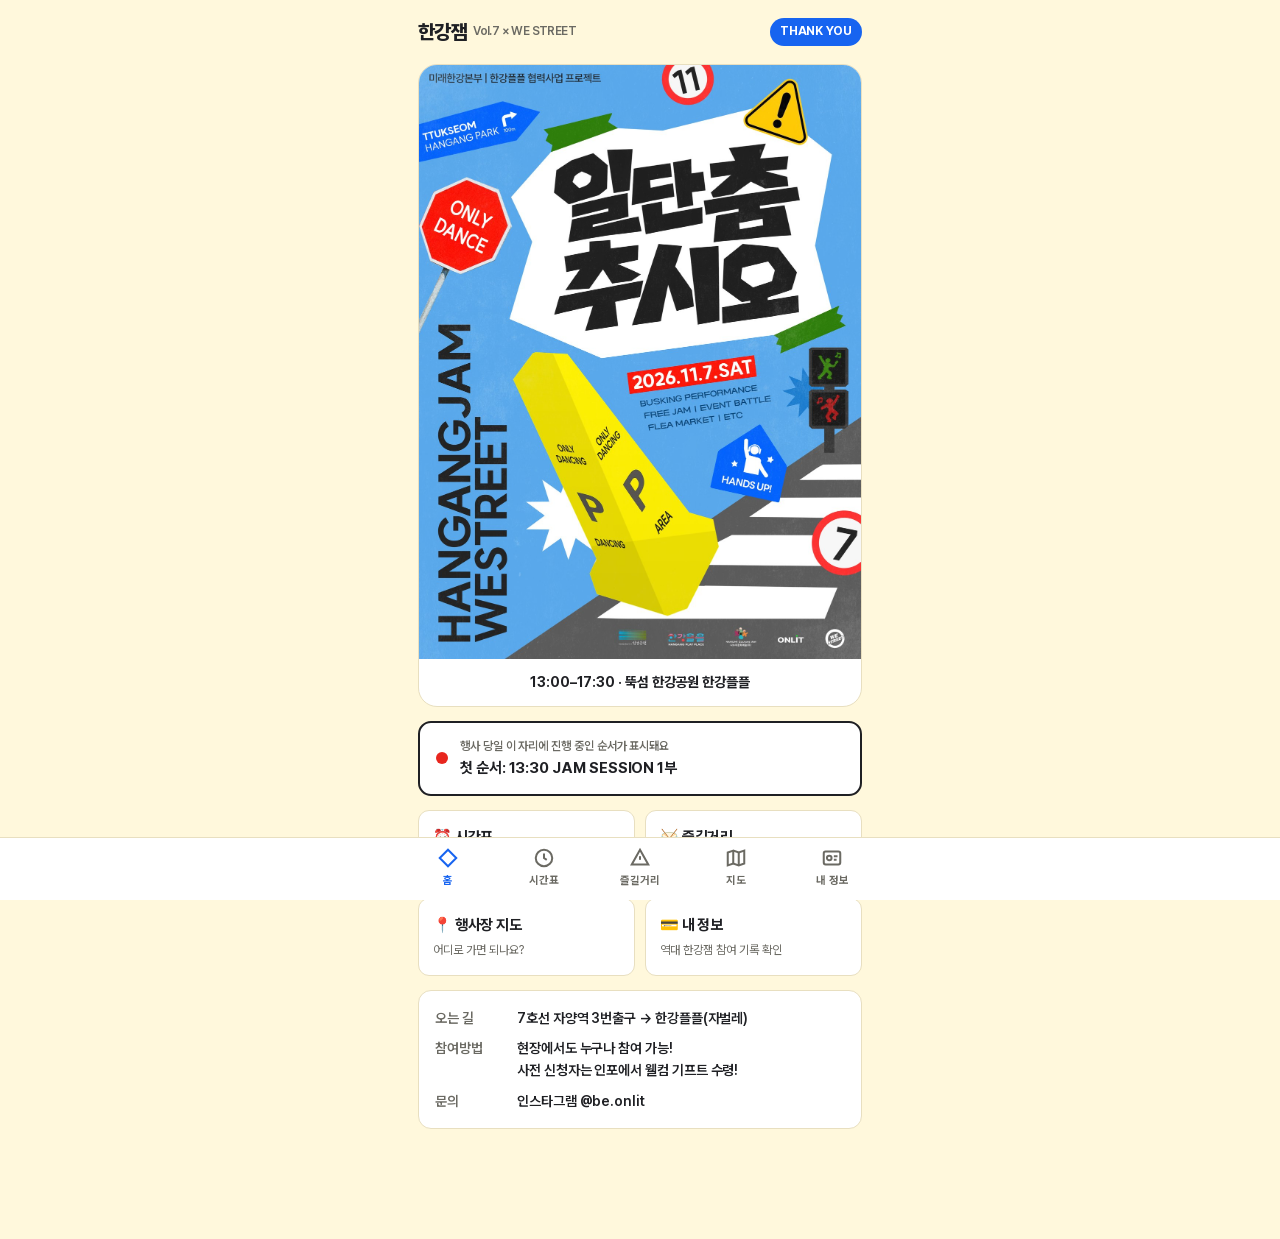
==== commit 832b273f: "Add files via upload" ====
--- a/index.html
+++ b/index.html
@@ -1,4 +1,14 @@
-<!doctype html><html><head><meta charset=utf8><meta name=viewport content="width=device-width,initial-scale=1,viewport-fit=cover"><style>:root{color-scheme:light;box-sizing:border-box;padding-top:env(safe-area-inset-top,0px);padding-bottom:env(safe-area-inset-bottom,0px)}html{scroll-padding-top:env(safe-area-inset-top,0px)}body{margin:0;padding:0;font:14px -apple-system,BlinkMacSystemFont,sans-serif;background:#fff;color:#000}img{max-width:100%}[hidden]:not([hidden=until-found i]){display:none!important}</style></head><body>
+<!doctype html><html><head><meta charset=utf8><meta name=viewport content="width=device-width,initial-scale=1,viewport-fit=cover"><style>:root{color-scheme:light;box-sizing:border-box;padding-top:env(safe-area-inset-top,0px);padding-bottom:env(safe-area-inset-bottom,0px)}html{scroll-padding-top:env(safe-area-inset-top,0px)}body{margin:0;padding:0;font:14px -apple-system,BlinkMacSystemFont,sans-serif;background:#fff;color:#000}img{max-width:100%}[hidden]:not([hidden=until-found i]){display:none!important}</style><meta property="og:type" content="website">
+<meta property="og:site_name" content="한강잼 HANGANG JAM">
+<meta property="og:title" content="한강잼 Vol.7 · 일단 춤 추시오">
+<meta property="og:description" content="11.7(토) 뚝섬 한강공원 한강플플 · 시간표, 라인업, 프로그램, 내 참여 기록을 한눈에!">
+<meta property="og:image" content="https://onlit-hangangjam.github.io/vol.7/images/og-image.jpg">
+<meta property="og:image:width" content="1200">
+<meta property="og:image:height" content="630">
+<meta name="description" content="11.7(토) 뚝섬 한강공원 한강플플 · 시간표, 라인업, 프로그램, 내 참여 기록을 한눈에!">
+<meta name="twitter:card" content="summary_large_image">
+<meta name="twitter:image" content="https://onlit-hangangjam.github.io/vol.7/images/og-image.jpg">
+</head><body>
 <!DOCTYPE html>
 <html lang="ko">
 <head>
@@ -28,6 +38,7 @@
 .tt .card{margin:6px 0}
 .tt .card::before{display:none}
 .tt li.live .rail::after{background:var(--red);border-color:var(--red)}
+.tt-foot{margin:12px 0 0;font-size:12px;color:var(--muted)}
 .tt-note{margin:0 0 12px;display:inline-block;background:var(--surface);border:1px solid var(--line);border-radius:999px;padding:5px 12px;font-weight:600}
 .pg-grid{display:grid;grid-template-columns:repeat(2,minmax(0,1fr));gap:10px}
 .pg-card{background:var(--surface);border:1px solid var(--line);border-radius:16px;overflow:hidden;display:flex;flex-direction:column;min-width:0}
@@ -214,6 +225,7 @@
     <div class="legend" id="legend"></div>
     <p class="note tt-note" data-k="texts.timetableNote"></p>
     <ul class="tt" id="tt"></ul>
+    <p class="note tt-foot" data-k="texts.timetableFoot"></p>
   </section>
 
   <!-- FUN: 탭 구성은 config.js layout.fun -->
@@ -291,7 +303,7 @@
 <script>
 /* Vol.7 최종 타임테이블 반영 (11/1) — 실외 중심, 실내 장르 체험은 보조 표기 */
 /* 11/1 디자인 편집기에서 내보낸 설정을 기본값으로 고정 (모든 사람에게 보임) */
-window.HGJ_CONFIG = {"theme": {"colors": {"yellow": "#FFC700", "blue": "#1764F0", "red": "#E8261E", "asphalt": "#2A2C31", "onAccent": "#1F2024", "bg": "#FFF8DC", "surface": "#FFFFFF", "ink": "#1F2024", "muted": "#6B6A63", "line": "#E8DFC0", "tab": "#FFFFFF"}, "dark": {"bg": "#202226", "surface": "#2C2F34", "ink": "#F3F1E8", "muted": "#A9A79E", "line": "#3B3E44", "tab": "#2A2C31"}, "fontDisplay": "Pretendard", "fontBody": "Pretendard", "weights": {"display": 800, "strong": 700, "medium": 600, "body": 400}, "tracking": {"display": -3, "strong": -1, "body": -0.5}, "lineHeight": 1.6, "radius": 13, "fontSize": 15, "borderWidth": 2, "appWidth": 480}, "layout": {"tabs": [{"id": "home", "label": "홈", "show": true}, {"id": "time", "label": "시간표", "show": true}, {"id": "fun", "label": "즐길거리", "show": true}, {"id": "map", "label": "지도", "show": true}, {"id": "me", "label": "내 정보", "show": true}], "home": [{"id": "hero", "label": "메인 배너", "show": true}, {"id": "now", "label": "지금 진행 중", "show": true}, {"id": "quick", "label": "바로가기 버튼", "show": true}, {"id": "info", "label": "오는 길·참여 안내", "show": true}], "fun": [{"id": "prog", "label": "프로그램", "show": true}, {"id": "line", "label": "라인업", "show": true}, {"id": "music", "label": "음악", "show": false}]}, "images": {"logo": "", "heroPoster": "images/poster-vol7.jpg", "heroBg": "", "heroDim": 0, "heroArt": "", "map": "[data-uri]